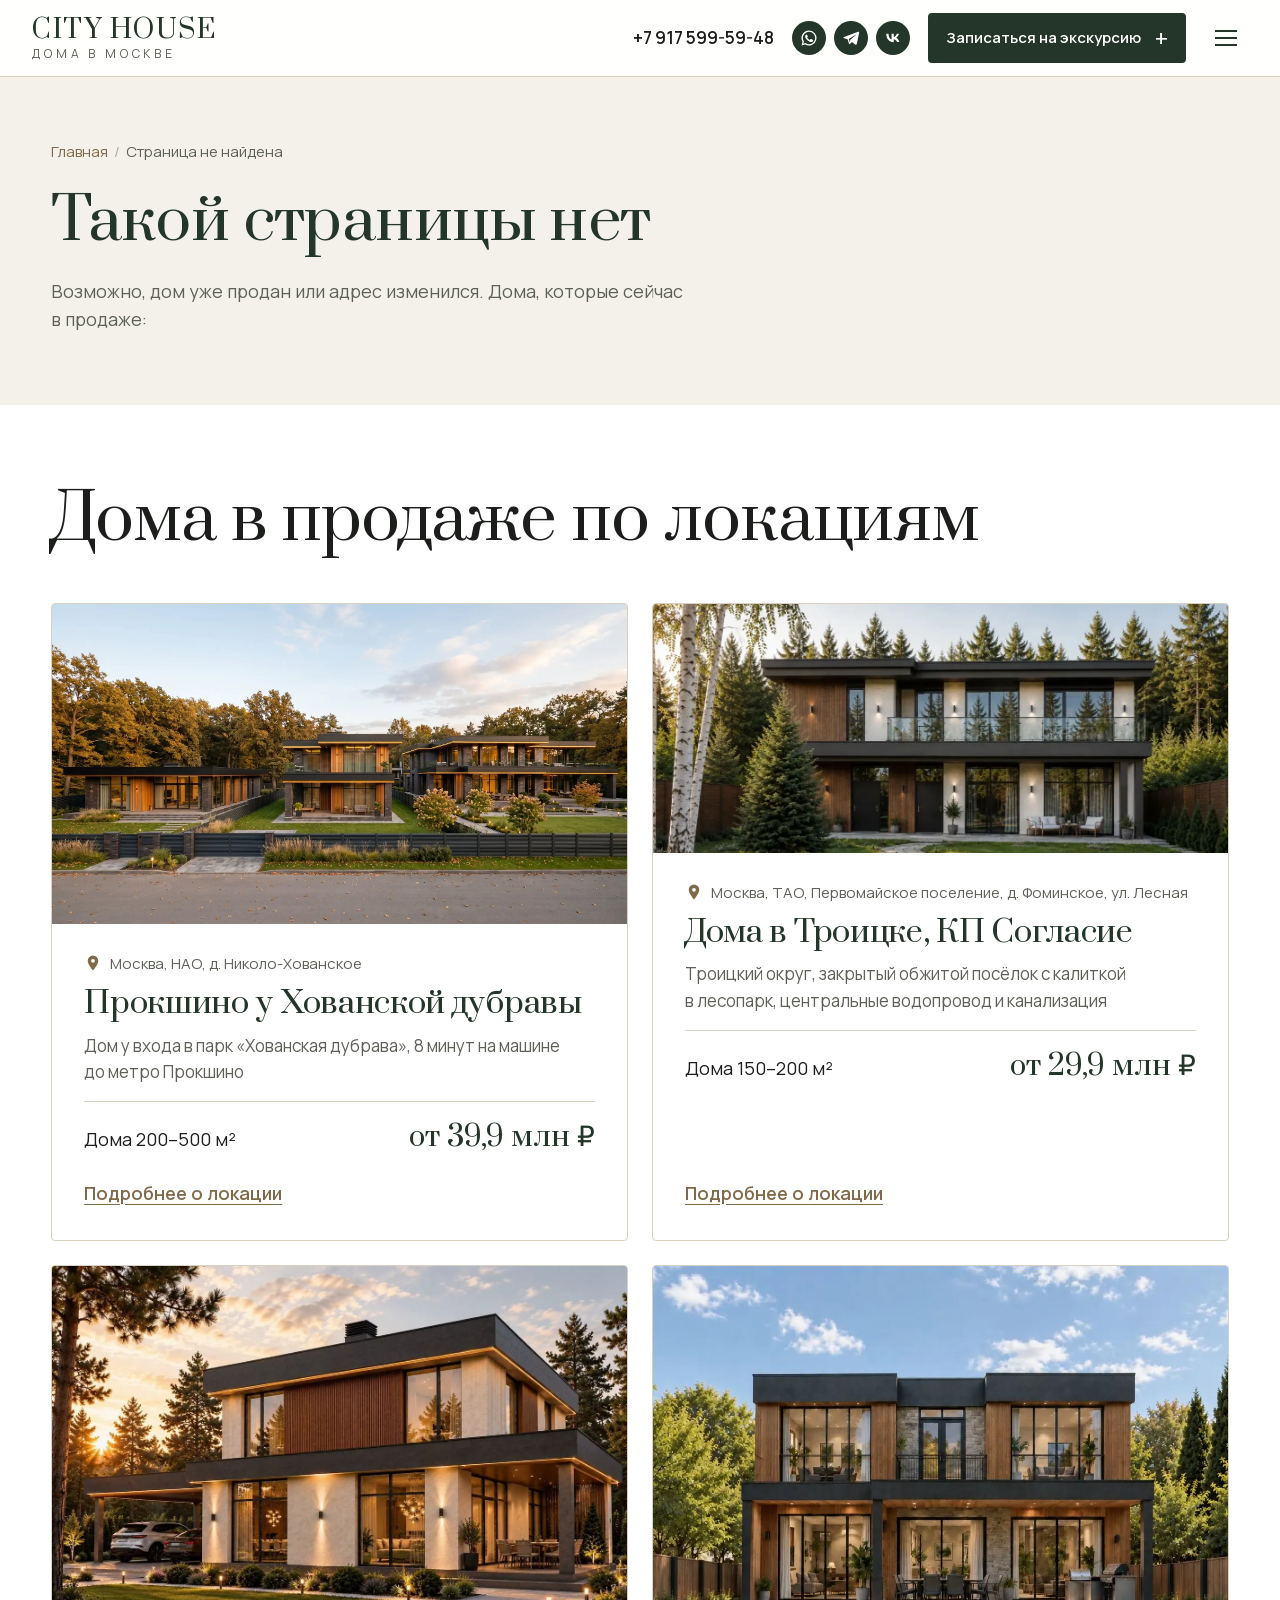
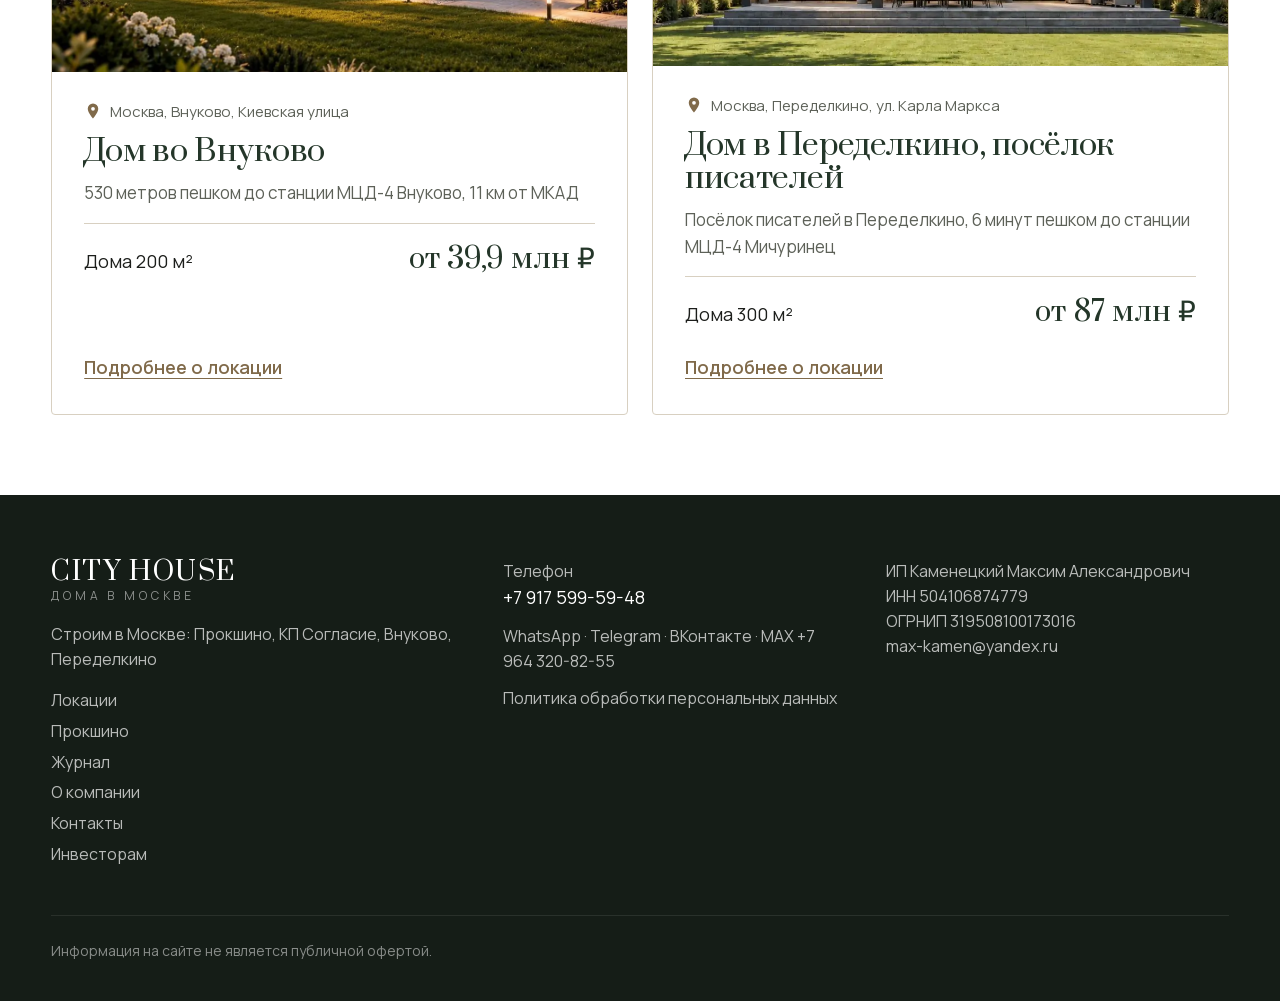
==== 404/index.html @ aed92df4 "Прокшино: правки Макса 28.10 — планировка, сравнение с квартирой" ====
<!doctype html>
<html lang="ru">
<head>
<script>document.documentElement.classList.add('js')</script>
<meta charset="utf-8">
<meta name="viewport" content="width=device-width, initial-scale=1, viewport-fit=cover">
<title>Страница не найдена — дома в продаже в Москве · City House</title>
<meta name="description" content="Такой страницы на сайте City House нет: дом мог быть продан или адрес изменился. Дома в продаже по локациям — Прокшино, Внуково, Переделкино, Согласие.">
<meta name="robots" content="noindex, nofollow">
<link rel="canonical" href="https://city-house.msk.ru/404/">
<meta property="og:type" content="website">
<meta property="og:locale" content="ru_RU">
<meta property="og:site_name" content="City House">
<meta property="og:title" content="Страница не найдена — дома в продаже в Москве · City House">
<meta property="og:description" content="Такой страницы на сайте City House нет: дом мог быть продан или адрес изменился. Дома в продаже по локациям — Прокшино, Внуково, Переделкино, Согласие.">
<meta property="og:url" content="https://city-house.msk.ru/404/">
<meta property="og:image" content="https://city-house.msk.ru/img/tri-doma.jpg">
<meta name="twitter:card" content="summary_large_image">
<link rel="preload" href="/assets/fonts/prata-cyrillic.woff2" as="font" type="font/woff2" crossorigin>
<link rel="preload" href="/assets/fonts/manrope-cyrillic.woff2" as="font" type="font/woff2" crossorigin>
<link rel="stylesheet" href="/assets/site.css?v=5cd4bba5">
<link rel="icon" href="/img/favicon.svg" type="image/svg+xml">
<link rel="icon" href="/img/favicon-180.png" sizes="180x180" type="image/png">
<link rel="apple-touch-icon" href="/img/favicon-180.png">
<script type="application/ld+json">
{
 "@context": "https://schema.org",
 "@graph": [
  {
   "@type": "BreadcrumbList",
   "itemListElement": [
    {
     "@type": "ListItem",
     "position": 1,
     "name": "Главная",
     "item": "https://city-house.msk.ru/"
    },
    {
     "@type": "ListItem",
     "position": 2,
     "name": "Страница не найдена",
     "item": "https://city-house.msk.ru/404/"
    }
   ]
  }
 ]
}
</script>
</head>
<body>

<!-- ШАПКА: общая для всех страниц -->
<header class="site-head">
  <div class="hd">
    <a href="/" class="logo"><b>CITY HOUSE</b><span>Дома в Москве</span></a>
    <nav aria-label="Разделы"><a href="/lokacii/">Локации</a><a href="/prokshino/">Прокшино</a><a href="/zhurnal/">Журнал</a><a href="/o-kompanii/">О компании</a><a href="/kontakty/">Контакты</a></nav>
    <div class="hd-r">
      <a class="tel" href="tel:+79175995948">+7 917 599-59-48</a>
      <div class="msg"><a href="https://wa.me/79643208255" aria-label="WhatsApp" target="_blank" rel="noopener"><svg viewBox="0 0 24 24" aria-hidden="true"><path d="M12 2a10 10 0 0 0-8.6 15.1L2 22l5-1.3A10 10 0 1 0 12 2zm0 18.2c-1.5 0-3-.4-4.2-1.2l-.3-.2-3 .8.8-2.9-.2-.3A8.2 8.2 0 1 1 12 20.2zm4.5-6.1c-.2-.1-1.5-.7-1.7-.8s-.4-.1-.6.1-.6.8-.8 1-.3.2-.5.1a6.7 6.7 0 0 1-3.3-2.9c-.3-.4.3-.4.7-1.4.1-.2 0-.3 0-.4l-.8-1.8c-.2-.5-.4-.4-.6-.4h-.5a1 1 0 0 0-.7.3 3 3 0 0 0-.9 2.2 5.2 5.2 0 0 0 1.1 2.7 11.8 11.8 0 0 0 4.5 4c1.7.7 2.3.8 3.2.6a2.7 2.7 0 0 0 1.8-1.2 2.2 2.2 0 0 0 .1-1.2c0-.1-.2-.2-.5-.3z"/></svg></a><a href="https://t.me/romaluna" aria-label="Telegram" target="_blank" rel="noopener"><svg viewBox="0 0 24 24" aria-hidden="true"><path d="M21.4 3.6 2.9 10.7c-1.3.5-1.2 1.2-.2 1.5l4.7 1.5 1.8 5.6c.2.6.4.8.8.8s.6-.2.9-.5l2.3-2.2 4.8 3.5c.9.5 1.5.2 1.7-.8l3.1-14.8c.3-1.3-.5-1.9-1.4-1.6zM9 13.4l9.3-5.9c.4-.3.8-.1.5.2l-7.9 7.1-.3 3.3z"/></svg></a><a href="https://vk.ru/roma.luno" aria-label="ВКонтакте" target="_blank" rel="noopener"><svg viewBox="0 0 24 24" aria-hidden="true"><path d="M12.8 17.5C6.7 17.5 3.2 13.3 3 6.4h3c.1 5 2.4 7.2 4.1 7.6V6.4H13v4.3c1.7-.2 3.5-2.1 4.1-4.3h2.8c-.5 2.6-2.4 4.6-3.8 5.4 1.4.7 3.6 2.4 4.4 5.6h-3.1c-.7-2.1-2.3-3.7-4.4-3.9v3.9z"/></svg></a></div>
      <a href="#forms" class="btn btn-green">Записаться на экскурсию</a>
      <button type="button" class="burger" aria-label="Меню" aria-expanded="false"><span></span></button>
    </div>
  </div>
</header>

<main>
<section class="phero" id="top"><div class="wrap ph-grid"><div class="ph-txt"><ol class="crumbs" aria-label="Хлебные крошки"><li><a href="/">Главная</a></li><li aria-current="page">Страница не найдена</li></ol><h1>Такой страницы нет</h1><p class="lead">Возможно, дом уже продан или адрес изменился. Дома, которые сейчас в продаже:</p></div></div></section>

<!-- loc_cards -->
<section id="lokacii"><div class="wrap"><div class="sec-head rv"><h2>Дома в продаже по локациям</h2></div><div class="lc-grid"><article class="lc"><div class="lc-img"><picture><source srcset="/img/tri-doma.webp?v=fed5a392" type="image/webp"><img src="/img/tri-doma.jpg?v=bc8e58fc" alt="Три дома City House у Хованской дубравы в Прокшино" width="1920" height="1071" loading="lazy" decoding="async"></picture></div><div class="lc-in"><p class="lc-addr"><svg viewBox="0 0 24 24" aria-hidden="true"><path d="M12 2a7 7 0 0 0-7 7c0 5.2 7 13 7 13s7-7.8 7-13a7 7 0 0 0-7-7zm0 9.5A2.5 2.5 0 1 1 12 6.5a2.5 2.5 0 0 1 0 5z"/></svg>Москва, НАО, д. Николо-Хованское</p><h3>Прокшино у Хованской дубравы</h3><p class="lc-short">Дом у входа в парк «Хованская дубрава», 8 минут на машине до метро Прокшино</p><div class="lc-row"><span>Дома 200–500 м²</span><b>от 39,9 млн ₽</b></div><a class="lc-more" href="/prokshino/">Подробнее о локации</a></div></article><article class="lc"><div class="lc-img"><picture><source srcset="/img/soglasie-200-2.webp?v=ce44874b" type="image/webp"><img src="/img/soglasie-200-2.jpg?v=da4289f7" alt="Дом 200 м² в два этажа в коттеджном посёлке Согласие, визуализация" width="1280" height="555" loading="lazy" decoding="async"></picture></div><div class="lc-in"><p class="lc-addr"><svg viewBox="0 0 24 24" aria-hidden="true"><path d="M12 2a7 7 0 0 0-7 7c0 5.2 7 13 7 13s7-7.8 7-13a7 7 0 0 0-7-7zm0 9.5A2.5 2.5 0 1 1 12 6.5a2.5 2.5 0 0 1 0 5z"/></svg>Москва, ТАО, Первомайское поселение, д. Фоминское, ул. Лесная</p><h3>Дома в Троицке, КП Согласие</h3><p class="lc-short">Троицкий округ, закрытый обжитой посёлок с калиткой в лесопарк, центральные водопровод и канализация</p><div class="lc-row"><span>Дома 150–200 м²</span><b>от 29,9 млн ₽</b></div><a class="lc-more" href="/soglasie/">Подробнее о локации</a></div></article><article class="lc"><div class="lc-img"><picture><source srcset="/img/vnukovo-fasad.webp?v=60bb7ca0" type="image/webp"><img src="/img/vnukovo-fasad.jpg?v=b8ab0342" alt="Дом 200 м² во Внуково вечером, визуализация" width="1280" height="905" loading="lazy" decoding="async"></picture></div><div class="lc-in"><p class="lc-addr"><svg viewBox="0 0 24 24" aria-hidden="true"><path d="M12 2a7 7 0 0 0-7 7c0 5.2 7 13 7 13s7-7.8 7-13a7 7 0 0 0-7-7zm0 9.5A2.5 2.5 0 1 1 12 6.5a2.5 2.5 0 0 1 0 5z"/></svg>Москва, Внуково, Киевская улица</p><h3>Дом во Внуково</h3><p class="lc-short">530 метров пешком до станции МЦД-4 Внуково, 11 км от МКАД</p><div class="lc-row"><span>Дома 200 м²</span><b>от 39,9 млн ₽</b></div><a class="lc-more" href="/vnukovo/">Подробнее о локации</a></div></article><article class="lc"><div class="lc-img"><picture><source srcset="/img/peredelkino-fasad.webp?v=4644b635" type="image/webp"><img src="/img/peredelkino-fasad.jpg?v=6de2b2fa" alt="Дом 300 м² в Переделкино, визуализация" width="1024" height="713" loading="lazy" decoding="async"></picture></div><div class="lc-in"><p class="lc-addr"><svg viewBox="0 0 24 24" aria-hidden="true"><path d="M12 2a7 7 0 0 0-7 7c0 5.2 7 13 7 13s7-7.8 7-13a7 7 0 0 0-7-7zm0 9.5A2.5 2.5 0 1 1 12 6.5a2.5 2.5 0 0 1 0 5z"/></svg>Москва, Переделкино, ул. Карла Маркса</p><h3>Дом в Переделкино, посёлок писателей</h3><p class="lc-short">Посёлок писателей в Переделкино, 6 минут пешком до станции МЦД-4 Мичуринец</p><div class="lc-row"><span>Дома 300 м²</span><b>от 87 млн ₽</b></div><a class="lc-more" href="/peredelkino/">Подробнее о локации</a></div></article></div></div></section>
</main>

<!-- ПОДВАЛ: общий для всех страниц -->
<footer>
  <div class="wrap">
    <div class="ft">
      <div><a href="/" class="logo"><b>CITY HOUSE</b><span>Дома в Москве</span></a><p style="margin-top:20px">Строим в Москве: Прокшино, КП Согласие, Внуково, Переделкино</p><ul class="ft-nav"><li><a href="/lokacii/">Локации</a></li><li><a href="/prokshino/">Прокшино</a></li><li><a href="/zhurnal/">Журнал</a></li><li><a href="/o-kompanii/">О компании</a></li><li><a href="/kontakty/">Контакты</a></li><li><a href="/invest/">Инвесторам</a></li></ul></div>
      <div><p>Телефон</p><a href="tel:+79175995948" class="ft-tel">+7 917 599-59-48</a><p style="margin-top:12px"><a href="https://wa.me/79643208255">WhatsApp</a> · <a href="https://t.me/romaluna">Telegram</a> · <a href="https://vk.ru/roma.luno">ВКонтакте</a> · MAX +7 964 320-82-55</p><p style="margin-top:12px"><a href="/politika/">Политика обработки персональных данных</a></p></div>
      <div><p>ИП Каменецкий Максим Александрович</p><p>ИНН 504106874779</p><p>ОГРНИП 319508100173016</p><p><a href="mailto:max-kamen@yandex.ru">max-kamen@yandex.ru</a></p></div>
    </div>
    <div class="ft-note">Информация на сайте не является публичной офертой.</div>
  </div>
</footer>

<div class="mbar"><a href="#forms">Экскурсия</a><a href="tel:+79175995948">Позвонить</a><a href="https://wa.me/79643208255">WhatsApp</a></div>
<script>window.SITE={base:"/",endpoint:"",ym:""}</script>
<script src="/assets/site.js?v=5cd4bba5" defer></script>
</body>
</html>
---- assets/site.css ----
/* Стили сайта City House. Основа — прототип v3 (prototip-v3/index.html, DESIGN.md): палитра, шрифты, полосы.
   Отличия от прототипа: шрифты локально, <picture> вместо <img> (display:contents), карта — класс .lmap, журнал и страницы хаба — внизу. */
/* Шрифты на своём домене (Google Fonts не тянем): Prata — заголовки, Manrope — текст */
@font-face{font-family:'Prata';font-style:normal;font-weight:400;font-display:swap;src:url(fonts/prata-cyrillic.woff2) format('woff2');unicode-range:U+0301,U+0400-045F,U+0490-0491,U+04B0-04B1,U+2116}
@font-face{font-family:'Prata';font-style:normal;font-weight:400;font-display:swap;src:url(fonts/prata-latin.woff2) format('woff2');unicode-range:U+0000-00FF,U+0131,U+0152-0153,U+02BB-02BC,U+02C6,U+02DA,U+02DC,U+0304,U+0308,U+0329,U+2000-206F,U+20AC,U+2122,U+2191,U+2193,U+2212,U+2215,U+FEFF,U+FFFD}
@font-face{font-family:'Manrope';font-style:normal;font-weight:400 700;font-display:swap;src:url(fonts/manrope-cyrillic.woff2) format('woff2');unicode-range:U+0301,U+0400-045F,U+0490-0491,U+04B0-04B1,U+2116}
@font-face{font-family:'Manrope';font-style:normal;font-weight:400 700;font-display:swap;src:url(fonts/manrope-latin-ext.woff2) format('woff2');unicode-range:U+0100-02BA,U+02BD-02C5,U+02C7-02CC,U+02CE-02D7,U+02DD-02FF,U+0304,U+0308,U+0329,U+1D00-1DBF,U+1E00-1E9F,U+1EF2-1EFF,U+2020,U+20A0-20AB,U+20AD-20C4,U+2113,U+2C60-2C7F,U+A720-A7FF}
@font-face{font-family:'Manrope';font-style:normal;font-weight:400 700;font-display:swap;src:url(fonts/manrope-latin.woff2) format('woff2');unicode-range:U+0000-00FF,U+0131,U+0152-0153,U+02BB-02BC,U+02C6,U+02DA,U+02DC,U+0304,U+0308,U+0329,U+2000-206F,U+20AC,U+2122,U+2191,U+2193,U+2212,U+2215,U+FEFF,U+FFFD}
:root{
  --green:#243629;--green-2:#2f4535;--sand:#c3ad8b;--sand-d:#806a4a;--paper:#f4f1ea;--paper-2:#ebe6dc;
  --ink:#1c1e1b;--muted:#5d6158;--line:#d8d0c1;--white:#fff;
  --serif:'Prata',Georgia,serif;--sans:'Manrope',system-ui,-apple-system,sans-serif;
  --r:4px;--wrap:1680px;--gut:clamp(32px,4vw,72px);
}
*{box-sizing:border-box;margin:0;padding:0}
html{scroll-behavior:smooth;scroll-padding-top:84px}
body{font-family:var(--sans);color:var(--ink);background:var(--white);font-size:18px;line-height:1.55;-webkit-font-smoothing:antialiased}
img{display:block;max-width:100%;height:auto}
a{color:inherit;text-decoration:none}
button{font:inherit;cursor:pointer;border:0;background:none;color:inherit}
.wrap{max-width:var(--wrap);margin:0 auto;padding:0 var(--gut)}
h1,h2,h3{font-family:var(--serif);font-weight:400;line-height:1.08;letter-spacing:-.01em}
h2{font-size:clamp(36px,5vw,64px)}
h3{font-size:clamp(24px,2.4vw,32px)}
.eyebrow{font-size:15px;letter-spacing:.14em;text-transform:uppercase;color:var(--sand-d);font-weight:600;margin-bottom:18px}
.lead{font-size:clamp(18px,1.4vw,22px);color:var(--muted);max-width:620px}
section{padding:80px 0}
.btn{display:inline-flex;align-items:center;gap:14px;padding:18px 26px;border-radius:var(--r);font-weight:600;font-size:16px;transition:background .25s,color .25s,transform .25s}
.btn::after{content:"+";font-weight:300;font-size:24px;line-height:0}
.btn-sand{background:var(--sand-d);color:var(--white)}
.btn-sand:hover{background:#6c5a3e}
.btn-green{background:var(--green);color:var(--white)}
.btn-green:hover{background:var(--green-2)}
.btn-ghost{border:1px solid rgba(255,255,255,.5);color:var(--white)}
.btn-ghost:hover{background:rgba(255,255,255,.12)}

/* шапка */
header{position:fixed;inset:0 0 auto;z-index:50;background:rgba(255,255,255,.94);backdrop-filter:blur(10px);-webkit-backdrop-filter:blur(10px);border-bottom:1px solid var(--line)}
.hd{display:flex;align-items:center;gap:28px;height:76px;max-width:var(--wrap);margin:0 auto;padding:0 var(--gut)}
.logo{display:flex;flex-direction:column;line-height:1;white-space:nowrap}
.logo b{font-family:var(--serif);font-weight:400;font-size:26px;letter-spacing:.06em;color:var(--green)}
.logo span{font-size:12px;letter-spacing:.32em;text-transform:uppercase;color:var(--muted);margin-top:5px}
nav{display:flex;gap:22px;margin-left:12px;font-size:17px;white-space:nowrap}
nav a{color:var(--ink);opacity:.85}
nav a:hover{opacity:1;color:var(--sand-d)}
.hd-r{margin-left:auto;display:flex;align-items:center;gap:18px}
.tel{font-weight:600;font-size:17px;white-space:nowrap}
.msg{display:flex;gap:8px}
.msg a{width:36px;height:36px;border-radius:50%;background:var(--green);display:grid;place-items:center}
.msg a:hover{background:var(--sand-d)}
.msg svg{width:18px;height:18px;fill:#fff}
.hd .btn{padding:13px 20px;font-size:17px;white-space:nowrap}

/* hero */
.hero{padding:76px 0 0;background:var(--white)}
.hh{position:relative;margin:0 max(16px,calc((100vw - var(--wrap))/2 + 16px));height:clamp(600px,calc(100vh - 92px),1000px);border-radius:var(--r);overflow:hidden;color:#fff;background:#1b2a20}
.hh img{position:absolute;inset:0;width:100%;height:100%;object-fit:cover;object-position:50% 55%;transform:scale(1.06);animation:heroIn 2.2s cubic-bezier(.2,.7,.2,1) forwards}
.hh::after{content:"";position:absolute;inset:0;background:radial-gradient(ellipse 75% 55% at 22% 22%,rgba(8,14,10,.62),rgba(8,14,10,0) 70%),linear-gradient(180deg,rgba(10,16,12,.6) 0%,rgba(10,16,12,.15) 35%,rgba(10,16,12,.35) 58%,rgba(10,16,12,.85) 100%)}
.hh-c{position:relative;z-index:2;height:100%;display:flex;flex-direction:column;justify-content:space-between;padding:clamp(40px,6vh,80px) clamp(24px,6vw,120px) clamp(32px,5vh,64px)}
.hh h1{font-size:clamp(48px,6vw,104px);line-height:1.02;max-width:11.5em;text-wrap:balance;text-shadow:0 1px 3px rgba(0,0,0,.35),0 4px 36px rgba(0,0,0,.5)}
.hh-bot{display:flex;justify-content:space-between;align-items:flex-end;gap:48px}
.hh-utp{list-style:none;min-width:min(440px,100%)}
.hh-utp li{display:flex;align-items:center;gap:16px;padding:16px 0;border-bottom:1px solid rgba(255,255,255,.55);font-size:clamp(18px,1.4vw,24px);font-weight:500}
.hh-utp li{text-shadow:0 1px 12px rgba(0,0,0,.45)}
.hh-utp svg{width:26px;height:26px;fill:currentColor;flex:none}
.hh-r{max-width:500px}
.hh-r p{font-size:clamp(18px,1.4vw,24px);line-height:1.35;margin-bottom:14px}
.hh-price{font-family:var(--serif);font-size:clamp(32px,2.6vw,44px);margin-bottom:22px}
.hh-btns{display:flex;align-items:center;gap:24px;flex-wrap:wrap}
.hh-btns .btn{padding:20px 28px;font-size:17px}
.hh-link{color:#fff;text-decoration:underline;text-underline-offset:5px;font-size:17px;opacity:.9}

/* цифры в фигурах */
.shapes{display:grid;grid-template-columns:repeat(4,1fr);gap:24px;margin-top:64px}
.shape{position:relative;aspect-ratio:.9;display:flex;flex-direction:column;justify-content:center;padding:0 12%}
.shape svg.f{position:absolute;inset:0;width:100%;height:100%;overflow:visible}
.shape svg.f path,.shape svg.f ellipse{fill:none;stroke:var(--sand);stroke-width:1.2;vector-effect:non-scaling-stroke}
.shape .n{position:relative;font-family:var(--sans);font-weight:500;font-size:clamp(56px,6vw,92px);line-height:1;letter-spacing:-.04em}
.shape .n small{font-size:.4em;letter-spacing:0;margin-left:6px}
.shape p{position:relative;margin-top:12px;font-size:16px;max-width:220px}
.shapes-note{margin-top:40px;color:var(--muted);font-size:17px}
.near{margin-top:72px}.near h3{font-size:clamp(28px,2.6vw,44px);margin-bottom:28px}
.near-g{display:grid;grid-template-columns:repeat(4,1fr);border-top:1px solid var(--line)}
.near-g>div{padding:28px 24px 8px 0;border-right:1px solid var(--line);margin-right:24px}
.near-g>div:last-child{border-right:0;margin-right:0}
.near-g b{display:block;font-weight:500;font-size:clamp(48px,4.4vw,72px);line-height:1;letter-spacing:-.03em;color:var(--green)}
.near-g b small{font-size:.38em;margin-left:6px;letter-spacing:0}
.near-g span{display:block;font-size:20px;font-weight:600;margin:12px 0 8px}
.near-g p{font-size:17px;color:var(--muted);max-width:300px}
@media (max-width:900px){.near-g{grid-template-columns:1fr 1fr;gap:0}.near-g>div{border-right:0;margin-right:0;border-bottom:1px solid var(--line);padding-bottom:24px}}

/* карта */
.map{background:var(--paper);border-radius:var(--r);display:grid;grid-template-columns:1fr 1.15fr;overflow:hidden}
.map-txt{padding:72px 56px}
.map-txt h2{margin-bottom:24px}
.trip{display:grid;grid-template-columns:1fr 1fr;gap:36px 28px;margin-top:56px}
.trip div{display:flex;gap:16px;align-items:flex-start}
.trip svg{width:44px;height:44px;flex:none;stroke:var(--sand-d);fill:none;stroke-width:1.4}
.trip b{display:block;font-weight:500;font-size:44px;line-height:1;letter-spacing:-.03em}
.trip b small{font-size:20px;margin-left:4px}
.trip span{font-size:17px;color:var(--muted)}
.map-svg{position:relative;min-height:520px}
.map-svg svg{position:absolute;inset:0;width:100%;height:100%}
.map-svg .road{fill:none;stroke:var(--line);stroke-width:2}
.map-svg .road.main{stroke:var(--sand);stroke-width:5;stroke-linecap:round}
.map-svg text{font-family:var(--sans);font-size:17px;fill:var(--ink)}
.map-svg .lbl{font-size:14px;fill:var(--muted);letter-spacing:.06em}
.draw{stroke-dasharray:1400;stroke-dashoffset:1400;transition:stroke-dashoffset 2.4s cubic-bezier(.4,.2,.2,1)}
.in .draw,.draw.in{stroke-dashoffset:0}

/* природа */
.nature{position:relative;color:#fff;padding:0;height:clamp(620px,100vh,860px);overflow:hidden;display:flex;align-items:stretch}
.nature>img{position:absolute;inset:0;width:100%;height:100%;object-fit:cover}
.nature::before{content:"";position:absolute;inset:0;background:linear-gradient(180deg,rgba(18,26,20,.62) 0,rgba(18,26,20,.15) 45%,rgba(18,26,20,.7) 100%);z-index:1}
.nature .wrap{position:relative;z-index:2;display:flex;flex-direction:column;justify-content:space-between;padding-top:110px;padding-bottom:72px;width:100%}
.nature h2{font-family:var(--sans);font-weight:500;letter-spacing:-.03em;margin-bottom:20px}
.nature .lead{color:#fff;font-size:clamp(19px,2vw,26px);max-width:760px;margin-bottom:32px}
.chips{display:flex;gap:12px;flex-wrap:wrap;margin-top:22px}
.chip{border:1px solid rgba(255,255,255,.45);background:rgba(20,22,20,.35);backdrop-filter:blur(6px);padding:12px 20px;border-radius:6px;font-size:17px}
.nature-bottom p{max-width:640px;font-size:19px}

.oak{display:grid;grid-template-columns:1fr 1fr;gap:72px;align-items:center}
.oak-facts{margin-top:40px;border-top:1px solid var(--line)}
.oak-facts div{display:grid;grid-template-columns:150px 1fr;gap:20px;padding:20px 0;border-bottom:1px solid var(--line)}
.oak-facts b{font-family:var(--serif);font-weight:400;font-size:30px;color:var(--green);line-height:1.1}
.oak-photos{display:grid;grid-template-columns:1fr 1fr;gap:16px;align-items:start}
.oak-photos figure{position:relative}
.oak-photos img{border-radius:var(--r);width:100%;aspect-ratio:3/4.4;object-fit:cover}
.oak-photos figcaption{font-size:15px;color:var(--muted);margin-top:10px}

/* конфигуратор */
.cfg{background:var(--green);color:#fff}
.cfg .eyebrow{color:var(--sand)}
.cfg .lead{color:rgba(255,255,255,.75)}
.cfg{padding:64px 0 96px}.cfg-top{display:flex;justify-content:space-between;align-items:center;gap:40px;flex-wrap:wrap;margin-bottom:28px}.cfg-top h2{font-size:clamp(32px,2.9vw,52px)}
.types{display:flex;gap:8px;flex-wrap:wrap}
.types button{padding:14px 24px;border:1px solid rgba(255,255,255,.3);border-radius:var(--r);font-size:17px;transition:.2s}
.types button b{display:block;font-family:var(--serif);font-weight:400;font-size:26px;line-height:1.1}
.types button span{font-size:17px;opacity:.8}
.types button:hover{border-color:var(--sand)}
.types button.on{background:var(--sand);border-color:var(--sand);color:var(--green)}
.cfg-body{display:grid;grid-template-columns:minmax(0,1.2fr) minmax(0,1fr);gap:24px;align-items:stretch}
.plot-wrap{background:#1b2a20;border-radius:var(--r);padding:16px;position:relative}
.plot-wrap svg{width:100%;height:auto;max-height:calc(100vh - 290px);display:block}
.plot-hint{position:absolute;left:28px;top:24px;font-size:16px;color:rgba(255,255,255,.7);pointer-events:none}
.plot{cursor:pointer}
.plot rect.p{fill:#3c5a42;stroke:rgba(255,255,255,.35);stroke-width:1.5;transition:fill .3s}
.plot:hover rect.p{fill:#476b4e}
.plot.on rect.p{fill:#557a5b;stroke:var(--sand);stroke-width:3}
.plot text{fill:#fff;font-family:var(--sans);font-size:20px;font-weight:600}
.plot text.s{font-size:16px;font-weight:400;opacity:.75}
#house{transition:transform .7s cubic-bezier(.2,.8,.2,1),opacity .4s}
#house .hs{fill:#efe8da;stroke:var(--green);stroke-width:2}
#house .roof{fill:#2b2b2b}
#house .ter{fill:#b58b5c;opacity:.9}
#house .park{fill:#9a9a92}
#house text{font-family:var(--sans);font-size:15px;fill:var(--green);font-weight:700}
.card{background:var(--paper);color:var(--ink);border-radius:var(--r);overflow:hidden;display:flex;flex-direction:column}
.card-img{position:relative;flex:1 1 200px;min-height:180px;overflow:hidden;background:#cfc7b8}
.card-img img{position:absolute;inset:0;width:100%;height:100%;object-fit:cover;transition:opacity .4s}
.card-in{padding:24px 28px 26px;display:flex;flex-direction:column;gap:14px;flex:none}
.card h3{color:var(--green)}
.c-row{display:flex;justify-content:space-between;align-items:flex-end;gap:16px;flex-wrap:wrap}.c-row .price{white-space:nowrap}
.price{font-family:var(--serif);font-size:36px;color:var(--green);line-height:1}
.price small{font-family:var(--sans);font-size:16px;color:var(--muted);margin-left:8px}
.specs{display:grid;grid-template-columns:repeat(4,1fr);gap:10px 18px;font-size:18px}
.specs div{border-top:1px solid var(--line);padding-top:8px}
.specs span{display:block;font-size:15px;color:var(--muted);text-transform:uppercase;letter-spacing:.08em}
.plans{display:flex;gap:10px}
.plans a{flex:1;border:1px solid var(--line);border-radius:var(--r);padding:10px;font-size:15px;text-align:center;background:#fff}
.plans a img{margin:0 auto 6px;height:110px;object-fit:contain}
.plans .ask{display:flex;align-items:center;justify-content:center;min-height:60px;color:var(--muted)}
.inprice{font-size:16px;color:var(--muted)}
.card .btn{align-self:flex-start}

/* архитектура */
.gal-head{display:flex;justify-content:space-between;align-items:flex-end;gap:32px;margin-bottom:48px}
.gal-nav{display:flex;gap:8px}
.gal-nav button{width:54px;height:54px;border:1px solid var(--line);border-radius:var(--r);font-size:22px}
.gal-nav button:hover{background:var(--paper)}
.gal{display:flex;gap:20px;overflow-x:auto;scroll-snap-type:x mandatory;padding:0 max(var(--gut),calc((100vw - var(--wrap))/2 + var(--gut))) 8px;scrollbar-width:none}
.gal::-webkit-scrollbar{display:none}
.slide{flex:0 0 min(440px,80vw);scroll-snap-align:start;position:relative;border-radius:var(--r);overflow:hidden;color:#fff}
.slide.wide{flex-basis:min(820px,88vw)}
.ax{position:relative;margin:36px max(16px,calc((100vw - var(--wrap))/2 + var(--gut)/2));height:min(86vh,860px);min-height:520px;border-radius:var(--r);overflow:hidden;background:#1b2a20;color:#fff}
.ax-s{position:absolute;inset:0;opacity:0;transition:opacity 1.1s ease}
.ax-s.on{opacity:1;z-index:1}
.ax-s img{width:100%;height:100%;object-fit:cover;transform:scale(1.08);transition:transform 7.5s ease-out}
.ax-s.on img{transform:scale(1)}
.ax-s::after{content:"";position:absolute;inset:35% 0 0;background:linear-gradient(transparent,rgba(12,18,14,.72))}
.ax-t{position:absolute;left:clamp(20px,9vw,180px);bottom:120px;max-width:660px;z-index:2}
.ax-t h3{font-size:clamp(44px,6.2vw,100px);line-height:1;margin-bottom:22px;opacity:0;transform:translateY(28px);transition:opacity .9s .35s,transform .9s .35s}
.ax-t p{font-size:clamp(16px,1.35vw,20px);opacity:0;transform:translateY(20px);transition:opacity .9s .55s,transform .9s .55s}
.ax-s.on .ax-t h3{opacity:1;transform:none}
.ax-s.on .ax-t p{opacity:.94;transform:none}
.ax-a{position:absolute;top:50%;z-index:3;width:64px;height:64px;margin-top:-32px;border-radius:var(--r);background:rgba(255,255,255,.22);backdrop-filter:blur(6px);color:#fff;font-size:34px;line-height:1;transition:background .2s}
.ax-a:hover{background:rgba(255,255,255,.38)}
.ax-prev{left:32px}.ax-next{right:32px}
.ax-bars{position:absolute;left:clamp(20px,9vw,180px);right:clamp(20px,9vw,180px);bottom:48px;z-index:3;display:flex;gap:14px;max-width:820px}
.ax-bars button{flex:1;height:18px;padding:8px 0;background:none}
.ax-bars i{display:block;height:2px;background:rgba(255,255,255,.35);position:relative;overflow:hidden}
.ax-bars i::after{content:"";position:absolute;inset:0;background:#fff;transform:scaleX(0);transform-origin:left}
.ax-bars .past i::after{transform:scaleX(1)}
.ax-bars .on i::after{animation:axbar 6.5s linear forwards}
@keyframes axbar{to{transform:scaleX(1)}}
/* слайд Bonolit: стена в разрезе, слои разъезжаются при показе (build.py bonolit_svg) */
.ax-tech{position:absolute;z-index:2;right:clamp(20px,8vw,140px);top:50%;width:min(380px,30vw);transform:translateY(-50%);padding:22px 24px 20px;border:1px solid rgba(255,255,255,.2);border-radius:var(--r);background:rgba(14,21,17,.58);backdrop-filter:blur(10px);opacity:0;transition:opacity .9s .5s}
.ax-s.on .ax-tech{opacity:1}
.ax-tk{display:block;font-size:12px;letter-spacing:.16em;text-transform:uppercase;color:var(--sand);margin-bottom:6px}
.ax-tech svg{display:block;width:100%;height:auto;overflow:visible}
.ax-tech polygon,.ax-tech polyline{stroke-linejoin:round}
.ax-tech .ly{transform:translate(var(--dx),var(--dy));transition:transform 1.4s .7s cubic-bezier(.2,.7,.2,1)}
.ax-s.on .ax-tech .ly{transform:none}
.ax-tech .gb.f{fill:#e4e0d8}.ax-tech .gb.t{fill:#f3f0ea}.ax-tech .gb.e{fill:#c9c4ba}
.ax-tech .ut.f{fill:#cdb57d}.ax-tech .ut.t{fill:#e0cc98}.ax-tech .ut.e{fill:#b39b63}
.ax-tech .fac.f{fill:#3b3532}.ax-tech .fac.t{fill:#58504b}.ax-tech .fac.e{fill:#2b2624}
.ax-tech .f,.ax-tech .t,.ax-tech .e{stroke:rgba(255,255,255,.75);stroke-width:.8}
.ax-tech .sm{fill:none;stroke:#aaa497;stroke-width:.7}
.ax-tech .pore{fill:#b3ada2}
.ax-tech .wl{fill:none;stroke:#a88f57;stroke-width:.8}
.ax-tech .mt{fill:none;stroke:#7a706a;stroke-width:.7}
.ax-tech .gd{fill:none;stroke:var(--sand);stroke-width:.8;stroke-dasharray:3 4;opacity:.8}
.ax-tech .wm{fill:var(--green);stroke:var(--sand);stroke-width:1}
.ax-tech .wmt{fill:#fff;font-family:var(--sans);font-size:15px;font-weight:600;text-anchor:middle}
.ax-tech ol{list-style:none;margin:10px 0 0;padding:0;font-size:14px;line-height:1.35}
.ax-tech li{display:flex;gap:10px;padding:7px 0;border-top:1px solid rgba(255,255,255,.14)}
.ax-tech li b{flex:none;width:20px;height:20px;border:1px solid var(--sand);border-radius:50%;font-size:11px;line-height:18px;text-align:center;color:var(--sand)}
@media(max-width:900px){.ax-tech{top:20px;right:16px;width:52vw;max-width:260px;transform:none;padding:12px 14px}.ax-tech ol{font-size:13px;margin-top:4px}.ax-tech li{gap:6px;padding:3px 0}.ax-tech li b{width:15px;height:15px;font-size:9px;line-height:13px}}
@media(max-width:700px){.ax{height:78vh;min-height:480px}.ax-t{bottom:92px;right:20px}.ax-a{display:none}.ax-bars{bottom:36px;gap:8px}}
@media(prefers-reduced-motion:reduce){.ax-s img,.ax-t h3,.ax-t p,.ax-tech,.ax-tech .ly{transition:none}}
.slide img{width:100%;height:580px;object-fit:cover}
.slide::after{content:"";position:absolute;inset:40% 0 0;background:linear-gradient(transparent,rgba(15,18,15,.78))}
.slide div{position:absolute;left:28px;right:28px;bottom:26px;z-index:2}
.slide h3{font-size:30px;margin-bottom:8px}
.slide p{font-size:17px;opacity:.92}

.kit{display:grid;grid-template-columns:1fr 1fr;gap:0;margin-top:96px;border:1px solid var(--line);border-radius:var(--r);overflow:hidden}
.kit>div{padding:44px}
.kit>div+div{background:var(--paper);border-left:1px solid var(--line)}
.kit h3{margin-bottom:6px;color:var(--green)}
.kit .sub{color:var(--muted);font-size:17px;margin-bottom:24px}
.kit ul{list-style:none}
.kit li{padding:13px 0 13px 34px;border-top:1px solid var(--line);position:relative;font-size:16px}
.kit li::before{content:"";position:absolute;left:4px;top:19px;width:14px;height:8px;border-left:2px solid var(--green);border-bottom:2px solid var(--green);transform:rotate(-45deg)}
.kit .opt li::before{border:0;width:12px;height:12px;border:1.5px solid var(--sand-d);border-radius:50%;transform:none;top:18px}
.kit li span{display:block;font-size:16px;color:var(--muted)}

/* надёжность */
.rel-head{display:grid;grid-template-columns:1fr 1fr;gap:56px;align-items:end;margin-bottom:56px}
.kids-head{display:grid;grid-template-columns:1fr 1fr;gap:72px;align-items:end;margin-bottom:40px}.kids-ph{display:grid;grid-template-columns:1.35fr 1fr .75fr;gap:16px;align-items:start}.kids-ph img{border-radius:var(--r);width:100%;height:440px;object-fit:cover}.kids-ph figcaption{font-size:15px;color:var(--muted);margin-top:10px}
@media (max-width:900px){.kids-head,.kids-ph{grid-template-columns:1fr;gap:16px}.kids-ph img{height:auto;aspect-ratio:4/3}}
.oak-j{margin-top:20px;font-size:16px}.oak-j a{color:var(--sand-d);text-decoration:underline;text-underline-offset:4px}.oak-j a:hover{color:var(--ink)}
.acc{border-top:1px solid var(--line)}
.acc-i{border-bottom:1px solid var(--line);position:relative;overflow:hidden}
.acc-h{display:grid;grid-template-columns:80px 1fr 1.2fr 40px;gap:20px;align-items:center;width:100%;text-align:left;padding:28px 24px;position:relative;z-index:2}
.acc-h .no{color:var(--muted)}
.acc-h b{font-weight:700;text-transform:uppercase;letter-spacing:.04em;font-size:16px}
.acc-h .pm{font-size:34px;font-weight:300;line-height:1;text-align:right;transition:transform .3s}
.acc-b{display:grid;grid-template-rows:0fr;transition:grid-template-rows .6s cubic-bezier(.2,.7,.2,1)}
.acc-b>p{overflow:hidden;min-height:0}
.acc-b p{position:relative;z-index:2;padding:0 24px 0 calc(50% + 20px);font-size:clamp(18px,1.8vw,24px);line-height:1.4;color:#fff}
.acc-i img{position:absolute;inset:0;width:100%;height:100%;object-fit:cover;opacity:0;transition:opacity .5s}
.acc-i.open img{opacity:1}
.acc-i.open::after{content:"";position:absolute;inset:0;background:linear-gradient(90deg,rgba(15,22,17,.55),rgba(15,22,17,.75));z-index:1}
.acc-i.open .acc-h{color:#fff}
.acc-i.open .acc-h .no{color:rgba(255,255,255,.75)}
.acc-i.open .pm{transform:rotate(45deg)}
.acc-i.open .acc-b{grid-template-rows:1fr}
.acc-i.open .acc-b>p{padding-bottom:180px}

/* оплата */
.pay{background:var(--paper)}
.steps{display:grid;grid-template-columns:1.4fr repeat(4,1fr);gap:4px;margin:56px 0 88px}
.step{background:#fff;padding:28px 22px;min-height:220px;display:flex;flex-direction:column;gap:12px}
.step:first-child{background:var(--green);color:#fff}
.step b{font-family:var(--serif);font-weight:400;font-size:40px;line-height:1}
.step:first-child b{font-size:52px;color:var(--sand)}
.step span{font-size:14px;text-transform:uppercase;letter-spacing:.1em;color:var(--sand-d);font-weight:600}
.step p{font-size:17px}
.steps-cap{display:grid;grid-template-columns:1.4fr 4fr;gap:4px;margin-top:-84px;margin-bottom:88px;font-size:16px;color:var(--muted)}
.steps-cap div{padding-top:12px;border-top:2px solid var(--green)}
.steps-cap div+div{border-color:var(--sand)}
.calc{display:grid;grid-template-columns:1fr 1fr;gap:0;background:#fff;border-radius:var(--r);overflow:hidden}
.calc-l{padding:44px}
.calc-r{padding:44px;background:var(--green);color:#fff;display:flex;flex-direction:column;gap:22px}
.calc h3{margin-bottom:28px;color:var(--green)}
.fld{margin-bottom:26px}
.fld label,.fld .fl-l{display:flex;justify-content:space-between;font-size:16px;color:var(--muted);margin-bottom:10px}
.fld label b{color:var(--ink);font-size:16px}
.seg{display:flex;gap:6px;flex-wrap:wrap}
.seg button{padding:10px 14px;border:1px solid var(--line);border-radius:var(--r);font-size:16px}
.seg button.on{background:var(--green);color:#fff;border-color:var(--green)}
input[type=range]{width:100%;accent-color:var(--green)}
.calc-r .big{font-family:var(--serif);font-size:52px;line-height:1;color:var(--sand)}
.calc-r .row{display:flex;justify-content:space-between;border-top:1px solid rgba(255,255,255,.18);padding-top:14px;font-size:17px}
.calc-r .row span{opacity:.75}
.calc-r small{opacity:.65;font-size:15px}
.banks{margin-top:72px}
.banks-row{display:grid;grid-template-columns:repeat(5,1fr);gap:4px;margin-top:22px}
.bank{background:#fff;height:110px;display:grid;place-items:center;font-weight:700;font-size:26px;letter-spacing:-.01em}

/* документы */
.docs{display:grid;grid-template-columns:1fr 1.25fr;gap:72px;align-items:start}
.doc-grid{display:grid;grid-template-columns:1fr 1fr;border:1px solid var(--line);border-radius:var(--r)}
.doc{padding:30px;border-bottom:1px solid var(--line)}
.doc:nth-child(odd){border-right:1px solid var(--line)}
.doc:nth-last-child(-n+2){border-bottom:0}
.doc .no{font-size:16px;color:var(--sand-d)}
.doc svg{width:22px;height:26px;margin:16px 0;stroke:var(--ink);fill:none;stroke-width:1.4}
.doc b{display:block;font-size:17px;margin-bottom:12px}
.doc a{font-size:15px;letter-spacing:.1em;text-transform:uppercase;color:var(--sand-d);font-weight:600}
.doc-grid.list{grid-template-columns:1fr}
.doc-grid.list .doc{display:grid;grid-template-columns:28px 22px 1fr auto;align-items:center;gap:20px;padding:28px 30px;border-right:0;border-bottom:1px solid var(--line)}
.doc-grid.list .doc:last-child{border-bottom:0}
.doc-grid.list .doc svg,.doc-grid.list .doc b{margin:0}
@media (max-width:600px){.doc-grid.list .doc{grid-template-columns:28px 1fr;gap:6px 14px}.doc-grid.list .doc svg{display:none}.doc-grid.list .doc a{grid-column:2}}
.oak-claim{font-family:var(--serif);font-size:clamp(30px,3.2vw,44px);line-height:1.12;color:var(--sand-d);margin-top:24px;max-width:560px}

/* кварталы */
.proj{background:var(--green);color:#fff}
.proj .eyebrow{color:var(--sand)}
.proj .lead{color:rgba(255,255,255,.75)}
.proj-head{display:grid;grid-template-columns:1fr 1fr;gap:56px;align-items:end}
.proj-num{display:grid;grid-template-columns:repeat(3,1fr);gap:24px;margin:64px 0;border-top:1px solid rgba(255,255,255,.2);padding-top:36px}
.proj-num b{font-family:var(--serif);font-weight:400;font-size:64px;color:var(--sand);line-height:1;display:block}
.proj-num span{opacity:.8}
.timeline{display:grid;grid-template-columns:repeat(4,1fr);gap:2px}
.tl{background:rgba(255,255,255,.06);padding:24px 22px}
.tl b{font-family:var(--serif);font-weight:400;font-size:24px;display:block;margin-bottom:6px}
.tl span{font-size:16px;opacity:.75}
a.tl,button.tl{display:block;color:inherit;font:inherit;text-align:left;border:0;cursor:pointer;transition:background .2s}
a.tl:hover,button.tl:hover{background:rgba(255,255,255,.12)}
.tl.now{background:var(--sand);color:var(--green)}
.tl.now span{opacity:1}

/* заявки */
.forms{display:grid;grid-template-columns:1fr 1fr;gap:20px}
.form{position:relative;color:#fff;border-radius:var(--r);overflow:hidden;min-height:640px;display:flex}
.form img{position:absolute;inset:0;width:100%;height:100%;object-fit:cover}
.form::before{content:"";position:absolute;inset:0;background:linear-gradient(180deg,rgba(14,20,16,.78),rgba(14,20,16,.55) 50%,rgba(14,20,16,.85));z-index:1}
.form-in{position:relative;z-index:2;padding:48px;display:flex;flex-direction:column;width:100%}
.form h3{font-size:clamp(28px,3vw,42px);margin-bottom:14px}
.form p{opacity:.88;margin-bottom:28px;max-width:440px}
.form form{margin-top:auto;display:grid;gap:12px}
.form input[type=text],.form input[type=tel]{width:100%;padding:17px 18px;border-radius:var(--r);border:1px solid rgba(255,255,255,.35);background:rgba(255,255,255,.1);color:#fff;font:inherit;font-size:16px}
.form input::placeholder{color:rgba(255,255,255,.7)}
.form .agree{font-size:14px;opacity:.7;display:flex;gap:8px;align-items:flex-start}
.form .btn{justify-content:center}
.done{display:none;font-family:var(--serif);font-size:26px;margin-top:auto}
.form.sent form{display:none}
.form.sent .done{display:block}

/* FAQ */
.faq{display:grid;grid-template-columns:1fr 1.6fr;gap:72px}
details{border-top:1px solid var(--line)}
details:last-child{border-bottom:1px solid var(--line)}
summary{list-style:none;cursor:pointer;padding:24px 50px 24px 0;font-size:19px;font-weight:600;position:relative}
summary::-webkit-details-marker{display:none}
summary::after{content:"+";position:absolute;right:6px;top:16px;font-size:32px;font-weight:300;transition:transform .3s}
details[open] summary::after{transform:rotate(45deg)}
details p{padding:0 50px 26px 0;color:var(--muted)}
.contact-box{margin-top:40px;padding:32px;background:var(--paper);border-radius:var(--r)}
.contact-box .tel{font-size:26px;display:block;margin:10px 0 16px}

footer{background:#151d17;color:rgba(255,255,255,.7);padding:64px 0 40px;font-size:16px}
.ft{display:grid;grid-template-columns:1.2fr 1fr 1fr;gap:40px}
footer .logo b{color:#fff}
footer .logo span{color:rgba(255,255,255,.5)}
footer a:hover{color:#fff}
.ft-note{margin-top:48px;padding-top:24px;border-top:1px solid rgba(255,255,255,.12);font-size:14px;opacity:.7}


/* фигуры: фото проявляется внутри формы (как у Highwood) */
.shape{cursor:pointer}
.shape .ph{position:absolute;inset:0;overflow:hidden;opacity:0;transition:opacity .7s ease}
.shape .ph img{width:100%;height:100%;object-fit:cover;filter:brightness(.66);transform:scale(1.1);transition:transform 1.4s cubic-bezier(.2,.7,.2,1)}
.shape.on .ph{opacity:1}
.shape.on .ph img{transform:scale(1)}
.k-arch .ph{border-radius:50% 50% 0 0/40% 40% 0 0}
.k-house .ph{clip-path:polygon(50% 0,100% 32.7%,100% 100%,0 100%,0 32.7%)}
.k-circ .ph{clip-path:ellipse(50% 50% at 50% 50%)}
.k-trap .ph{clip-path:polygon(28% 0,72% 0,100% 100%,0 100%)}
.k-trap{justify-content:flex-end;padding-bottom:16%}.k-trap .tx{text-align:center}.k-trap .tx p{margin-left:auto;margin-right:auto}
.shape .tx{position:relative;transition:color .45s}
.shape.on .tx{color:#fff}
.shape svg.f path{transition:opacity .5s}
.shape.on svg.f path{opacity:0}

/* живая карта локации */
.lmap{position:absolute;inset:0;z-index:1;background:#eae6dd}
.lmap .leaflet-tile-pane{filter:grayscale(.85) sepia(.18) contrast(.92) brightness(1.04)}
.map-pins{position:absolute;left:16px;bottom:16px;z-index:500;display:flex;gap:6px;flex-wrap:wrap;max-width:calc(100% - 32px)}
.map-pins button{background:#fff;border:1px solid var(--line);border-radius:30px;padding:8px 14px;font-size:16px;box-shadow:0 2px 8px rgba(0,0,0,.08)}
.map-pins button:hover,.map-pins button.on{background:var(--green);color:#fff;border-color:var(--green)}
.mk{display:flex;align-items:center;gap:8px;white-space:nowrap;transform:translate(-14px,-14px)}
.mk i{flex:none;width:28px;height:28px;border-radius:50%;display:grid;place-items:center;font-style:normal;font-weight:700;font-size:15px;color:#fff;background:var(--sand-d);box-shadow:0 0 0 4px rgba(255,255,255,.85)}
.mk.home i{background:var(--green);width:34px;height:34px;font-size:16px}
.mk b{background:#fff;padding:5px 10px;border-radius:6px;font:600 16px var(--sans);color:var(--ink);box-shadow:0 2px 8px rgba(0,0,0,.12)}
.mk b small{font-weight:400;color:var(--muted);margin-left:4px}
.mk.near i{width:24px;height:24px;background:var(--green-2)}
.lmap.far .mk.near b{display:none}
.mk.near{position:relative;margin-top:0;transform:translate(-12px,-12px)}.mk.near b{position:absolute;left:-12px}.mk.up b{bottom:34px}.mk.dn b{top:34px}
.mk.lt b,.mk.rt b{top:50%;transform:translateY(-50%)}.mk.near.lt b{left:auto;right:34px}.mk.near.rt b{left:34px}
.leaflet-container{font-family:var(--sans)}

/* солнце */
.sun-ctl{display:flex;align-items:center;gap:16px;padding:14px 8px 4px;color:rgba(255,255,255,.85);font-size:16px}
.sun-ctl input{flex:1;accent-color:var(--sand)}
.sun-ctl b{font-family:var(--serif);font-weight:400;font-size:24px;color:var(--sand);min-width:70px}
.sun-ctl span{min-width:170px;text-align:right}
#house .shadow{fill:#000;opacity:.32}

/* планировка с комнатами */
.planx{margin-top:24px;background:var(--paper);color:var(--ink);border-radius:var(--r);display:grid;grid-template-columns:minmax(0,1fr) minmax(0,1.15fr);overflow:hidden}
.planx-l{padding:28px 28px 24px}
.planx-top{display:flex;justify-content:space-between;align-items:flex-start;gap:16px;margin-bottom:16px;flex-wrap:wrap}
.planx-top h3{color:var(--green);font-size:clamp(28px,2.4vw,38px)}
.planx-top p{color:var(--muted);font-size:18px;margin-top:8px;max-width:560px}
.floors{display:flex;gap:6px}
.floors button{padding:9px 14px;border:1px solid var(--line);border-radius:var(--r);font-size:16px;background:#fff}
.floors button.on{background:var(--green);color:#fff;border-color:var(--green)}
.plan-box{position:relative;background:#fff;border-radius:var(--r);overflow:hidden;margin:0 auto}
.plan-box img{position:absolute;left:0;width:100%;display:block}
.plan-box svg{position:absolute;inset:0;width:100%;height:100%}
.plan-box .rm{fill:rgba(195,173,139,0);stroke:transparent;stroke-width:3;cursor:default;transition:fill .2s,stroke .2s}
.plan-box .rm:hover{fill:rgba(195,173,139,.38);stroke:var(--sand-d)}
.plan-box .rm.has{cursor:pointer}
.plan-box .rm.has:hover{fill:rgba(36,54,41,.22);stroke:var(--green)}
.plan-box .rm.sel,.plan-box .rm.has.sel:hover{fill:rgba(36,54,41,.3);stroke:var(--green);stroke-width:5}
.plan-box .dot{fill:var(--green);stroke:#fff;stroke-width:3;pointer-events:none}
.plan-tip{position:absolute;pointer-events:none;background:var(--green);color:#fff;font-size:16px;padding:6px 10px;border-radius:4px;white-space:nowrap;opacity:0;transform:translate(-50%,-130%);transition:opacity .15s;z-index:3}
.plan-tip.show{opacity:1}
.planx-r{position:relative;min-height:520px;background:#1b2a20}
.planx-r img{position:absolute;inset:0;width:100%;height:100%;object-fit:cover;transition:opacity .45s}
.planx-r .cap{position:absolute;left:0;right:0;bottom:0;padding:60px 24px 22px;background:linear-gradient(transparent,rgba(12,18,14,.8));color:#fff}
.planx-r .cap b{font-family:var(--serif);font-weight:400;font-size:clamp(28px,2.4vw,40px);display:block}
.planx-r .cap span{font-size:17px;opacity:.9}
.plan-legend{margin-top:14px;font-size:16px;color:var(--muted)}
.plan-nav{display:flex;align-items:center;gap:8px}
.plan-nav button{width:52px;height:52px;border:0;border-radius:50%;font-size:22px;background:rgba(255,255,255,.92);color:var(--green)}
.plan-nav button:hover{background:#fff}
.planx-r .floors{position:absolute;top:20px;left:20px;z-index:3}
.planx-r .floors button{padding:12px 20px;font-size:17px;border:0;background:rgba(255,255,255,.92)}
.planx-r .floors button.on{background:var(--green);color:#fff}
.planx-r .plan-nav{position:absolute;right:20px;bottom:22px;z-index:3;color:#fff;font-size:17px}
.planx-r .cap{padding-right:220px}
.plan-nav span{min-width:44px;text-align:center}
.planx-r .vars{position:absolute;top:20px;right:20px;z-index:3;display:flex;gap:8px;flex-wrap:wrap;justify-content:flex-end;max-width:60%}
.planx-r .vars span{flex-basis:100%;text-align:right;font-size:14px;font-weight:600;letter-spacing:.12em;text-transform:uppercase;color:#fff;text-shadow:0 1px 6px rgba(0,0,0,.6)}
.planx-r .vars button{width:60px;height:60px;padding:0;border:2px solid rgba(255,255,255,.55);border-radius:10px;background:#1b2a20 center/cover no-repeat;opacity:.75;transition:opacity .2s,border-color .2s,transform .2s}
.planx-r .vars button:hover{opacity:1;transform:translateY(-2px)}
.planx-r .vars button.on{opacity:1;border-color:var(--sand)}
.plan-legend i{display:inline-block;width:10px;height:10px;border-radius:50%;background:var(--green);margin-right:6px;vertical-align:middle}

/* карта кварталов */
.pmap{display:grid;grid-template-columns:1.5fr 1fr;gap:2px;margin-bottom:2px}
.pmap-svg{background:#f1ede4;border-radius:var(--r) 0 0 var(--r)}
.pmap-svg svg{width:100%;height:auto;display:block}
.pmap-svg .rd{fill:none;stroke:#d9cfbd;stroke-width:6;stroke-linecap:round}
.pmap-svg .rd.mkad{stroke:#c9b896;stroke-width:9}
.pmap-svg .rl{font:500 22px Manrope,sans-serif;fill:#9b8a6c;letter-spacing:.06em}
.pmap-svg .gr{fill:#dfe4d3}
.pmap-svg .pt circle{fill:var(--sand-d);stroke:#fff;stroke-width:5;transition:r .3s,fill .3s}
.pmap-svg .pt text{font:600 26px Manrope,sans-serif;fill:var(--ink)}
.pmap-svg .pt text tspan{font-weight:400;fill:var(--muted)}
.pmap-svg .pt.now circle{fill:var(--green)}
.pmap-svg .pt.dim{opacity:.22}
.pmap-svg .pt.hi circle{r:20}
.pmap-svg .pt .ring{fill:none;stroke:var(--green);stroke-width:3;opacity:0;transform-box:fill-box;transform-origin:center;animation:pring 2.4s ease-out infinite}
.pmap-svg .pt.hi .ring{r:30}
.pmap-svg .pt.live circle:not(.ring){fill:var(--green);stroke:var(--sand);stroke-width:7}
.pmap-svg .pt.live text{fill:var(--green);text-decoration:underline;text-decoration-color:var(--sand);text-underline-offset:6px}
.pmap-svg a.pt{cursor:pointer}
.pmap-svg a.pt:hover circle:not(.ring),.pmap-svg a.pt:focus-visible circle:not(.ring){r:22;fill:var(--sand-d)}
.pmap-svg a.pt:hover text{fill:var(--sand-d)}
@keyframes pring{0%{opacity:.7;transform:scale(.5)}100%{opacity:0;transform:scale(1.3)}}
@media (prefers-reduced-motion:reduce){.pmap-svg .pt .ring{animation:none;opacity:.5}}
.pmap-live{margin-top:auto;padding:18px 14px 0;font-size:15px;opacity:.8;display:flex;gap:10px;align-items:center}
.pmap-live i{width:12px;height:12px;border-radius:50%;background:var(--green);box-shadow:0 0 0 3px var(--sand);flex:none}
.pmap-side{background:rgba(255,255,255,.06);padding:32px;display:flex;flex-direction:column;gap:6px}
.pmap-side .eyebrow{color:var(--sand)}
.pmap-side button{display:flex;gap:16px;align-items:baseline;text-align:left;padding:12px 14px;border-radius:var(--r);color:#fff;transition:background .2s}
.pmap-side button b{font-family:var(--serif);font-weight:400;font-size:22px;color:var(--sand);min-width:60px}
.pmap-side button span{opacity:.8;font-size:17px}
.pmap-side button:hover,.pmap-side button.on{background:rgba(255,255,255,.1)}
.tl .btn{margin-top:14px;padding:12px 16px;font-size:16px}
@media (max-width:1100px){.planx,.pmap{grid-template-columns:1fr}.planx-r{min-height:320px}}
@media (max-width:760px){.sun-ctl{flex-wrap:wrap;gap:4px 16px}.sun-ctl span{min-width:0;flex:1;text-align:right}.sun-ctl input{order:3;flex:1 1 100%}}
/* ползунок солнца: крупная дорожка и бегунок под палец */
.sun-ctl input{-webkit-appearance:none;appearance:none;height:44px;background:transparent;cursor:pointer}
.sun-ctl input::-webkit-slider-runnable-track{height:6px;border-radius:3px;background:rgba(255,255,255,.28)}
.sun-ctl input::-moz-range-track{height:6px;border-radius:3px;background:rgba(255,255,255,.28)}
.sun-ctl input::-webkit-slider-thumb{-webkit-appearance:none;width:28px;height:28px;margin-top:-11px;border-radius:50%;background:var(--sand);border:3px solid #fff;box-shadow:0 2px 8px rgba(0,0,0,.35)}
.sun-ctl input::-moz-range-thumb{width:22px;height:22px;border-radius:50%;background:var(--sand);border:3px solid #fff;box-shadow:0 2px 8px rgba(0,0,0,.35)}


/* поверхности браузера */
html{scrollbar-color:var(--sand) var(--paper);overflow-x:clip}
body{overflow-x:clip;caret-color:var(--green)}
::selection{background:var(--sand);color:#fff}
:focus-visible{outline:2px solid var(--sand-d);outline-offset:3px;border-radius:2px}
a{text-underline-offset:3px}

/* сравнение: квартира рядом или свой дом */
.cmp{background:var(--paper)}
.cmp h2{max-width:900px}
.cmp .lead{margin-top:20px}
.cmp-duo{display:grid;grid-template-columns:1fr auto 1.15fr;margin-top:56px;align-items:stretch}
.cmp-side{padding:40px 40px 36px;border-radius:var(--r);display:flex;flex-direction:column;gap:14px}
.cmp-side.flat{background:#e3dfd6;color:#3f423c}
.cmp-side.home{background:var(--green);color:#fff;box-shadow:0 24px 48px -24px rgba(20,32,24,.55)}
.cmp-side .who{font-size:16px;opacity:.85}
.cmp-side .big{font-family:var(--serif);font-size:clamp(46px,5.4vw,80px);line-height:.95;letter-spacing:-.02em}
.cmp-side .big small{font-size:.38em;letter-spacing:0;margin-left:6px}
.cmp-side.home .big{color:#f3e6cf}
.cmp-side p{font-size:17px;max-width:34ch}
.cmp-or{display:grid;place-items:center;padding:0 22px;font-family:var(--serif);font-size:30px;color:var(--muted)}
.cmp-t{width:100%;border-collapse:collapse;margin-top:48px;font-size:16px}
.cmp-t th,.cmp-t td{text-align:left;padding:18px 16px;border-bottom:1px solid var(--line);vertical-align:top}
.cmp-t thead th{font-weight:600;font-size:16px;color:var(--muted)}
.cmp-t tbody th{font-weight:600;width:20%}
.cmp-t td.us{color:var(--green);font-weight:600;background:rgba(36,54,41,.04)}
.cmp-t td.us b{font-weight:700}
.cmp-note{font-size:15px;color:var(--muted);margin-top:18px;max-width:900px}
.cmp-cta{margin-top:36px;display:flex;gap:12px;flex-wrap:wrap}
.aud{margin-top:18px;font-size:17px;opacity:.9}
.aud span+span::before{content:"·";margin:0 10px;opacity:.6}
.cb-t{font-weight:600;font-size:17px;color:var(--muted)}

/* калькулятор: две главные цифры одного размера */
.duo{display:grid;grid-template-columns:1fr 1fr;gap:20px}
.duo small{display:block;margin-bottom:8px}
.calc-r .big{font-size:clamp(28px,2.6vw,38px);white-space:nowrap}

/* формы */
.fl{display:grid;gap:6px;font-size:16px}
.fl span{opacity:.85}
.fl .err{color:#ffd2b8;font-size:15px;min-height:0;display:none}
.fl.bad input{border-color:#ffb38a}
.fl.bad .err{display:block}
.form .agree input{accent-color:var(--sand)}

@media (max-width:1100px){.cmp-duo{grid-template-columns:1fr}.cmp-or{padding:14px 0}}
@media (max-width:760px){
  .cmp-side{padding:28px 22px}
  .cmp-t{font-size:14px}.cmp-t th,.cmp-t td{padding:12px 8px}
  .cmp-t tbody th{width:28%}
  .duo{grid-template-columns:1fr}
}


.lite{display:flex;gap:18px;flex-wrap:wrap;margin-top:12px;font-size:16px}
.lite a{color:var(--sand-d);text-decoration:underline;text-underline-offset:3px}
.docf{grid-column:1/-1;min-height:420px;margin-top:20px}
.docf .form-in{display:grid;grid-template-columns:1fr 1fr;gap:48px;align-items:end}
.docf form{margin-top:0}
.msgr{display:flex;gap:18px;font-size:16px}
.msgr label{display:flex;gap:6px;align-items:center}
.oak-main{display:flex;align-items:baseline;gap:20px;margin-top:28px}
.oak-main b{font-family:var(--serif);font-weight:400;font-size:clamp(64px,8vw,120px);line-height:.9;color:var(--green);white-space:nowrap}
.oak-main span{font-size:18px;max-width:280px}
.oak-small{display:flex;flex-wrap:wrap;gap:8px 22px;margin-top:22px;font-size:16px;color:var(--muted)}
#nature .aud{display:flex;flex-wrap:wrap;gap:8px;margin-top:22px}
#nature .aud span{border:1px solid var(--line);border-radius:40px;padding:6px 14px;font-size:16px}
#nature .aud span::before{content:"·";margin:0 10px;opacity:.6}
@media (max-width:900px){.docf .form-in{grid-template-columns:1fr;gap:24px}.oak-main{flex-direction:column;gap:8px}}
.mbar{display:none}
.rv{}
/* Движение: проявление полос (IntersectionObserver) и параллакс на CSS scroll-driven animations.
   Двигаются только translate и opacity — без пересчёта раскладки, без JS на прокрутке.
   Телефон и «уменьшить движение» — без параллакса. */
@media (prefers-reduced-motion:no-preference){
  .js .rv{opacity:0;translate:0 36px;transition:opacity .9s ease,translate 1s cubic-bezier(.2,.7,.2,1)}
  .js .rv.in{opacity:1;translate:0 0}
}
@supports (animation-timeline:view()){
  @media (prefers-reduced-motion:no-preference) and (min-width:901px){
    @keyframes pxHero{to{translate:0 14%}}
    @keyframes pxHeroTxt{to{translate:0 -70px;opacity:.45}}
    @keyframes pxImg{from{translate:0 -7%}to{translate:0 7%}}
    @keyframes pxUp{from{translate:0 60px}to{translate:0 -60px}}
    @keyframes pxDn{from{translate:0 -30px}to{translate:0 30px}}
    .hh img{animation:heroIn 2.2s cubic-bezier(.2,.7,.2,1) forwards,pxHero linear both;animation-timeline:auto,scroll(root);animation-range:normal,0 100vh}
    .hh-c{animation:pxHeroTxt linear both;animation-timeline:scroll(root);animation-range:0 90vh}
    .ax-s img{position:absolute;inset:-8% 0;height:116%;animation:pxImg linear both;animation-timeline:view();animation-range:cover}
    .form img{inset:-9% 0;height:118%;animation:pxImg linear both;animation-timeline:view();animation-range:cover}
  }
}

@media (max-width:1560px){nav{gap:14px;font-size:15px;margin-left:4px}.hd{gap:18px;padding:0 32px}.hd .btn{font-size:15px;padding:13px 18px}.msg a{width:34px;height:34px}}

@media (max-width:1100px){
  .shapes{grid-template-columns:repeat(2,1fr)}
  .cfg-body,.map,.oak,.docs,.faq,.rel-head,.proj-head,.calc,.forms,.kit{grid-template-columns:1fr}
  .kit>div+div{border-left:0;border-top:1px solid var(--line)}
  .steps{grid-template-columns:1fr 1fr}
  .steps-cap{display:none}
  .timeline{grid-template-columns:repeat(2,minmax(0,1fr))}
}
@media (max-width:760px){
  body{font-size:16px}
  .wrap{padding:0 16px}
  section{padding:56px 0}
  .hd{padding:0 16px;gap:12px;height:64px}
  .hero{padding-top:64px}
  .logo b{font-size:20px}
  .tel,.hd .btn,.msg{display:none}
  .hh{height:auto;min-height:calc(100svh - 80px)}.hh-c{padding:32px 20px 28px;gap:40px}.hh-bot{flex-direction:column;align-items:stretch;gap:28px}.hh-utp{min-width:0}
  .shapes{gap:14px}
  .shape p{font-size:14px}
  .map-txt,.calc-l,.calc-r,.kit>div,.form-in{padding:28px 20px}
  .map-svg{min-height:360px}
  .trip{grid-template-columns:1fr}
  .acc-h{grid-template-columns:44px 1fr 30px;padding:22px 4px}
  .acc-h i{display:none}
  .acc-b p{padding:0 16px 32px}
  .banks-row{grid-template-columns:1fr 1fr}
  .doc-grid{grid-template-columns:1fr}
  .doc{border-right:0!important;border-bottom:1px solid var(--line)!important}
  .proj-num{grid-template-columns:1fr}
  .slide img{height:460px}
  .gal{padding:0 16px 8px}
  .specs{grid-template-columns:1fr}
  .mbar{display:flex;position:fixed;left:0;right:0;bottom:0;z-index:60;background:var(--green);padding:10px 12px;gap:8px}
  .mbar a{flex:1;text-align:center;color:#fff;padding:12px 6px;font-weight:600;font-size:15px;border-radius:var(--r);background:rgba(255,255,255,.1)}
  .mbar a:first-child{background:var(--sand)}
  footer{padding-bottom:110px}
}
@media (prefers-reduced-motion:reduce){
  *{animation:none!important;transition:none!important;scroll-behavior:auto!important}
  .rv{opacity:1;transform:none}
  .draw{stroke-dashoffset:0}
}
@media (max-width:760px){.planx-r .cap{padding:60px 20px 88px}.planx-r .plan-nav{left:20px;right:auto;bottom:20px}.planx-r .floors{top:14px;left:14px}.planx-r{min-height:480px}.planx-r .vars{top:auto;bottom:84px;left:20px;right:auto;justify-content:flex-start;max-width:none}.planx-r .vars button{width:48px;height:48px}.planx-r .vars span{text-align:left}.planx-r .cap{padding-bottom:172px}}

/* ==== ХАБ И ЖУРНАЛ (новое к прототипу) ==== */
picture{display:contents}
.stub{background:#ffe1d6;color:#a3220f;padding:1px 6px;border-radius:3px;font:600 14px var(--sans);letter-spacing:0;text-transform:none}
.stub-note{margin-top:-60px;padding-bottom:40px}
.tint{background:var(--paper)}
.btn-line{border:1px solid var(--green);color:var(--green)}
.btn-line:hover{background:var(--green);color:#fff}
.tbl-wrap{overflow-x:auto}
.sec-head{margin-bottom:48px;max-width:980px}
.sec-head .lead{margin-top:20px}
.sec-more{margin-top:40px}
.two{display:grid;grid-template-columns:1fr 1.1fr;gap:72px;align-items:start}

/* бургер: меню на узких экранах */
.burger{display:none;width:44px;height:44px;border-radius:var(--r);position:relative}
.burger span,.burger span::before,.burger span::after{position:absolute;left:11px;width:22px;height:2px;background:var(--green);content:"";transition:transform .25s}
.burger span{top:21px}.burger span::before{left:0;top:-7px}.burger span::after{left:0;top:7px}
.site-head.open .burger span{background:transparent}
.site-head.open .burger span::before{transform:translateY(7px) rotate(45deg)}
.site-head.open .burger span::after{transform:translateY(-7px) rotate(-45deg)}
nav a[aria-current]{color:var(--sand-d);opacity:1}
@media (max-width:1280px){
  nav{display:none}
  .burger{display:block}
  .site-head.open nav{display:flex;flex-direction:column;position:absolute;left:0;right:0;top:100%;background:#fff;margin:0;padding:12px var(--gut) 24px;border-bottom:1px solid var(--line);gap:0;font-size:19px}
  .site-head.open nav a{padding:12px 0;border-bottom:1px solid var(--line)}
}

/* хлебные крошки */
.crumbs{list-style:none;display:flex;flex-wrap:wrap;gap:6px;font-size:15px;color:var(--muted);margin-bottom:28px}
.crumbs li+li::before{content:"/";margin-right:6px;opacity:.5}
.crumbs a{color:var(--sand-d)}
.crumbs a:hover{color:var(--ink)}

/* первый экран внутренних страниц */
.phero{padding:76px 0 0;background:var(--paper)}
.ph-grid{display:grid;grid-template-columns:1fr;gap:56px;align-items:center;padding-top:64px;padding-bottom:72px}
.phero.with-img .ph-grid{grid-template-columns:1fr 1fr}
.phero h1{font-size:clamp(40px,4.6vw,76px);line-height:1.06;max-width:15em;text-wrap:balance;color:var(--green)}
.phero .lead{margin-top:24px;max-width:720px}
.ph-chips{list-style:none;display:flex;flex-wrap:wrap;gap:8px;margin-top:28px}
.ph-chips li{border:1px solid var(--line);background:#fff;border-radius:40px;padding:8px 16px;font-size:16px}
.ph-cta{margin-top:32px;display:flex;gap:12px;flex-wrap:wrap}
.ph-img img{width:100%;aspect-ratio:4/3;object-fit:cover;border-radius:var(--r)}

/* карточки локаций */
.lc-grid{display:grid;grid-template-columns:repeat(2,1fr);gap:24px}
.lc{position:relative;background:#fff;border:1px solid var(--line);border-radius:var(--r);overflow:hidden;display:flex;flex-direction:column}
.tint .lc{border-color:transparent}
.lc-img{position:relative;aspect-ratio:16/9;background:var(--green);overflow:hidden}
.lc-img img{position:absolute;inset:0;width:100%;height:100%;object-fit:cover;transition:transform .8s cubic-bezier(.2,.7,.2,1)}
.lc:hover .lc-img img{transform:scale(1.03)}
.lc-ph{position:absolute;inset:0;display:grid;place-items:center;background:linear-gradient(135deg,var(--green),#1b2a20)}
.lc-ph span{font-family:var(--serif);font-size:clamp(32px,3vw,48px);color:var(--sand);opacity:.9}
.lot .lc-ph span{font-size:40px}
.lc-in{padding:28px 32px 32px;display:flex;flex-direction:column;gap:12px;flex:1}
.lc-addr{display:flex;gap:8px;align-items:flex-start;font-size:15px;color:var(--muted)}
.lc-addr svg{width:18px;height:18px;fill:var(--sand-d);flex:none;margin-top:2px}
.lc h3{color:var(--green)}
.lc-short{color:var(--muted);font-size:17px}
.lc-row{display:flex;justify-content:space-between;align-items:baseline;gap:16px;border-top:1px solid var(--line);padding-top:14px;margin-top:4px}
.lc-row b{font-family:var(--serif);font-weight:400;font-size:28px;color:var(--green);white-space:nowrap}
.lc-more{margin-top:auto;padding-top:8px;color:var(--sand-d);font-weight:600;text-decoration:underline;text-underline-offset:4px}
.lc-more::after{content:"";position:absolute;inset:0}
.lc:hover .lc-more{color:var(--ink)}

/* дома локации */
.lot-grid{display:grid;grid-template-columns:repeat(3,1fr);gap:24px}
.lot-grid.n1{grid-template-columns:1fr}
.lot-grid.n1 .lot{display:grid;grid-template-columns:minmax(0,1.25fr) minmax(0,1fr)}
.lot-grid.n1 .lot-img{aspect-ratio:auto;min-height:100%}
.lot-grid.n1 .lot-in{padding:40px 44px;justify-content:center}
.lot-utp{list-style:none;display:grid;gap:10px;font-size:16px;border-top:1px solid var(--line);padding-top:18px}
.lot-utp li{padding-left:26px;position:relative}.lot-utp li:before{content:'';position:absolute;left:2px;top:.5em;width:12px;height:7px;border-left:2px solid var(--sand-d);border-bottom:2px solid var(--sand-d);transform:rotate(-45deg)}
@media (max-width:900px){.lot-grid.n1 .lot{grid-template-columns:1fr}.lot-grid.n1 .lot-img{aspect-ratio:16/9}.lot-grid.n1 .lot-in{padding:24px 22px 28px}}
.lot-grid.n2{grid-template-columns:repeat(2,1fr)}
.lot{background:var(--paper);border-radius:var(--r);overflow:hidden;display:flex;flex-direction:column}
.lot-img{position:relative;aspect-ratio:16/9;background:var(--green)}
.lot-img img{position:absolute;inset:0;width:100%;height:100%;object-fit:cover}
.lot-in{padding:24px 28px 28px;display:flex;flex-direction:column;gap:16px}
.lot h3{color:var(--green)}
.lot .specs{grid-template-columns:repeat(2,1fr)}

/* реквизиты, контакты, факты локации */
dl.req{border-top:1px solid var(--line)}
dl.req>div{display:grid;grid-template-columns:200px 1fr;gap:20px;padding:18px 0;border-bottom:1px solid var(--line)}
dl.req dt{color:var(--muted);font-size:16px}
dl.req dd{font-size:18px}
dl.req a{color:var(--sand-d);text-decoration:underline;text-underline-offset:3px}

/* текст */
.prose{max-width:820px}
.prose h2{margin-bottom:28px}
.prose h3{font-size:clamp(22px,2vw,28px);margin:36px 0 12px;color:var(--green)}
.prose p{margin-bottom:16px}
.prose ul,.prose ol{margin:8px 0 20px 22px}
.prose li{margin-bottom:8px}
.prose a{color:var(--sand-d);text-decoration:underline}
.txt-side img{width:100%;border-radius:var(--r);aspect-ratio:4/5;object-fit:cover}

/* преимущества */
.ft-grid{display:grid;grid-template-columns:repeat(3,1fr);border-top:1px solid var(--line)}
.ft-i{padding:32px 32px 36px 0;border-bottom:1px solid var(--line)}
.ft-i:not(:nth-child(3n)){border-right:1px solid var(--line);margin-right:0}
.ft-i:not(:nth-child(3n+1)){padding-left:32px}
.ft-i .no{color:var(--sand-d);font-size:16px}
.ft-i h3{font-size:clamp(22px,1.9vw,28px);margin:14px 0 10px;color:var(--green)}
.ft-i p{color:var(--muted);font-size:17px}

.forms.one{grid-template-columns:1fr}
.forms.one .form{min-height:480px}
.forms.one .form-in{display:grid;grid-template-columns:1fr 1fr;gap:48px;align-items:end}
.forms.one form{margin-top:0}
.agree a{text-decoration:underline}
.agree.bad{color:#ffd2b8;opacity:1}
.map-more{margin-top:32px;font-size:17px;color:var(--muted)}
.map-more p{margin-bottom:10px}
.ft-nav{list-style:none;margin-top:16px;display:grid;gap:6px}
.ft-tel{color:#fff;font-size:18px}
.mk a{color:inherit}

/* ==== журнал ==== */
.art-top{padding-top:76px}
.a-head{width:var(--col);margin:0 auto;padding:72px 0 56px}
.a-head h1{font-size:clamp(38px,4.2vw,70px);line-height:1.14;margin-bottom:32px}
.a-head .lead{margin:0;max-width:none;font-size:clamp(19px,1.6vw,27px);line-height:1.3}
.a-meta{margin-top:20px;font-size:15px;color:var(--muted)}
:root{--col:min(1250px,74vw)}
.cover{width:min(1550px,92vw);margin:0 auto}
.cover img{width:100%;height:min(78vh,760px);object-fit:cover;border-radius:var(--r)}
.txt{width:var(--col);margin:0 auto;font-size:clamp(17px,1.25vw,21px);line-height:1.43}
.txt h2{font-size:clamp(30px,2.6vw,44px);line-height:1.09;margin:104px 0 16px}
.txt p{margin-bottom:16px}
.txt p b{font-weight:600}
.txt a{color:var(--sand-d);text-decoration:underline}
.txt ul{margin:8px 0 24px 0;list-style:none}
.txt li{padding:14px 0 14px 34px;border-top:1px solid var(--line);position:relative}
.txt li:last-child{border-bottom:1px solid var(--line)}
.txt li::before{content:"";position:absolute;left:4px;top:19px;width:14px;height:14px;border:1px solid var(--sand-d);border-radius:2px}
.fig{width:var(--col);margin:48px auto}
.fig img{width:100%;border-radius:var(--r)}
.acard{width:var(--col);margin:48px auto}
.acard .card-in{border:1px solid var(--line);border-radius:var(--r);padding:56px;display:grid;grid-template-columns:1fr 1.5fr;gap:56px;align-items:center;background:#fff}
.acard .eb{font-size:13px;letter-spacing:.22em;text-transform:uppercase;color:var(--muted);margin-bottom:14px}
.acard h3{font-size:clamp(30px,3.2vw,44px);margin-bottom:18px}
.acard p{color:var(--muted);font-size:16px;max-width:360px}
.arch img{width:100%;max-width:620px;margin:0 auto}
.seasons{display:grid;grid-template-columns:repeat(4,1fr);max-width:620px;margin:16px auto 0;text-align:center;font-family:var(--serif);font-size:17px}
.acard.pano .card-in{grid-template-columns:1fr;gap:28px}
.pano-top{display:flex;justify-content:space-between;align-items:flex-end;gap:32px}
.pano-top>p{text-align:right;max-width:260px}
.acard.pano img{width:100%}
.times{display:grid;grid-template-columns:repeat(3,1fr);text-align:center;gap:24px}
.times svg{width:48px;height:28px;margin:0 auto 8px;display:block}
.times b,.ovals b{display:block;font-family:var(--serif);font-weight:400;font-size:21px;margin-bottom:4px}
.times span,.ovals span{font-size:15px;color:var(--muted);display:block;max-width:220px;margin:0 auto}
.ovals{display:grid;grid-template-columns:repeat(3,1fr);gap:24px;text-align:center}
.ovals img{width:100%;max-width:200px;margin:0 auto 18px;height:auto}
.zf{width:var(--col);margin:72px auto;min-height:440px}
.zf .form-in{display:grid;grid-template-columns:1fr 1fr;gap:48px;align-items:end;padding:56px}
.zf form{margin-top:0}
.zf .done{margin-top:0}
.rel{width:var(--col);margin:120px auto 0;padding:0 0 120px}
.rel h2{font-size:clamp(30px,3.6vw,46px);margin-bottom:36px}
.rel-g{display:grid;grid-template-columns:repeat(3,1fr);gap:20px}
.rel-g a{display:block}
.rel-g.c2{grid-template-columns:repeat(2,1fr)}.rel-g.c4{grid-template-columns:repeat(4,1fr)}
@media (max-width:900px){.rel-g.c4{grid-template-columns:repeat(2,1fr)}}
.rel-g img{width:100%;aspect-ratio:4/3;object-fit:cover;border-radius:var(--r);margin-bottom:16px;transition:opacity .25s}
.rel-g a:hover img{opacity:.86}
.rel-g b{font-family:var(--serif);font-weight:400;font-size:24px;display:block;margin-bottom:6px}
.rel-g span{color:var(--muted);font-size:16px}

@media (max-width:1100px){
  .two,.phero.with-img .ph-grid{grid-template-columns:1fr;gap:40px}
  .lot-grid,.lot-grid.n2{grid-template-columns:1fr 1fr}
  .ft-grid{grid-template-columns:1fr 1fr}
  .ft-i{padding:28px 24px 28px 0!important;border-right:0!important}
  .forms.one .form-in{grid-template-columns:1fr;gap:24px}
}
@media (max-width:900px){
  .acard .card-in,.zf .form-in{grid-template-columns:1fr;padding:32px 20px;gap:28px}
  .rel-g,.lc-grid{grid-template-columns:1fr}
  .pano-top{flex-direction:column;align-items:flex-start}.pano-top>p{text-align:left}
}
@media (max-width:760px){
  .hd .burger{display:block}
  .ph-grid{padding-top:36px;padding-bottom:48px}
  .phero{padding-top:64px}
  .lot-grid,.lot-grid.n2,.ft-grid{grid-template-columns:1fr}
  dl.req>div{grid-template-columns:1fr;gap:4px}
  .lc-in,.lot-in{padding:22px 20px 24px}
  .art-top{padding-top:64px}
  .a-head{padding:44px 16px 28px}
  .a-head,.txt,.fig,.acard,.rel,.cover{width:auto;padding-left:16px;padding-right:16px}
  .txt{font-size:16px}
  .cover img{height:auto;aspect-ratio:4/3}
  .txt h2{margin-top:64px}
  .zf{width:auto;margin:48px 16px}
  .times,.ovals{gap:10px}.ovals img{margin-bottom:10px}.ovals b,.times b{font-size:17px}.ovals span,.times span{font-size:13px}
  .ft{grid-template-columns:1fr}
  .site-head.open nav{padding:8px 16px 20px}
}

.lot .c-row{flex-direction:column;align-items:flex-start;gap:6px}
.lot .price{font-size:32px}
.two h2+.prose{margin-top:28px}
.kit.one{grid-template-columns:1fr}
.kit.one ul{columns:2;column-gap:56px}
.kit.one li{break-inside:avoid}
@media (max-width:900px){.kit.one ul{columns:1}}
.mk.lf{flex-direction:row-reverse;transform:translate(calc(-100% + 14px),-14px)}
.wrap>h2+.kit{margin-top:40px}
.leaflet-container .mk a{color:var(--ink)}.leaflet-container .mk a:hover{color:var(--sand-d)}

/* дома локации в одном разделе: выбор дома, карточка, план; размеры не зависят от выбора */
.lp-types{margin-bottom:16px}
.lp-types button{border-color:var(--line);color:var(--ink);background:#fff;text-align:left}
.lp-types button.on{background:var(--green);border-color:var(--green);color:#fff}
.lp-grid{display:grid;grid-template-columns:minmax(0,1fr) minmax(0,1fr);gap:24px;align-items:start}
.lp-card{background:var(--paper);border-radius:var(--r);overflow:hidden}
.lp-card img{display:block;width:100%;height:auto}
.lp-in{padding:24px 28px 28px;display:flex;flex-direction:column;gap:14px}
.lp-in .btn{align-self:flex-start}
.lp-plan{background:var(--paper);border-radius:var(--r);padding:24px 28px 28px;display:flex;flex-direction:column;gap:14px}
.lp-head h3{color:var(--green);font-size:clamp(26px,2.2vw,34px)}
.lp-head p{color:var(--muted);font-size:17px;margin-top:6px;min-height:3.2em}
.lp-box{background:#fff;border-radius:var(--r);padding:8px;height:540px;display:flex;align-items:center;justify-content:center}
.lp-box img{display:block;max-width:100%;max-height:100%;object-fit:contain}
.lp-none{text-align:center;max-width:360px;display:flex;flex-direction:column;gap:16px;align-items:center;color:var(--muted);font-size:18px}
.lp-note{color:var(--muted);font-size:15px}
[data-lplan] [hidden]{display:none!important}
@media (max-width:1000px){.lp-grid{grid-template-columns:1fr}.lp-box{height:420px}}

/* карточки домов и локаций: картинка целиком в своих пропорциях, без обрезки и подложки */
.lc-img,.lot-img,.lot-grid.n1 .lot-img{aspect-ratio:auto;min-height:0;background:none}
.lc-img img,.lot-img img{position:static;display:block;width:100%;height:auto}
.lot-grid.n1 .lot{align-items:start}

/* телефон: карта без кнопок — ни зума, ни переключателей точек */
@media (max-width:760px){.map-pins,.leaflet-control-zoom{display:none}}

/* финал страницы во всю ширину (Прокшино): фото, заголовок слева, форма справа */
section.fin{padding:0}
.fin-box{border-radius:0;min-height:760px;align-items:center}
.fin-box::before{background:linear-gradient(90deg,rgba(14,20,16,.82),rgba(14,20,16,.55) 55%,rgba(14,20,16,.7))}
.fin .form-in{display:grid;grid-template-columns:1.2fr 1fr;gap:64px;align-items:center;padding-top:96px;padding-bottom:96px}
.fin .eyebrow{color:var(--sand);margin-bottom:22px;line-height:1.7}
.fin h2{font-size:clamp(40px,4.6vw,76px);line-height:1.02;max-width:760px}
.fin .lead{color:rgba(255,255,255,.85);margin-top:24px;max-width:560px}
.fin-k{display:flex;gap:28px;flex-wrap:wrap;margin-top:32px;font-size:15px;letter-spacing:.08em;text-transform:uppercase}
.fin-k a{border-bottom:1px solid rgba(255,255,255,.4);padding-bottom:4px}
.fin form{margin-top:0}
@media (max-width:900px){.fin .form-in{grid-template-columns:1fr;gap:36px;padding-top:64px;padding-bottom:64px}.fin-box{min-height:0}}

/* телефон: ничего не шире экрана, кнопки под палец (правки 26.10.2026) */
@media (max-width:760px){
  .hh h1{font-size:clamp(30px,9.4vw,48px)}
  .tl{padding:18px 12px}.tl b{font-size:18px}.tl span{font-size:14px}
  .steps{grid-template-columns:repeat(2,minmax(0,1fr))}.step{min-height:0;padding:24px 16px}.step b{font-size:30px;white-space:nowrap}.step:first-child{grid-column:1/-1}.step:first-child b{font-size:46px}
  .ft-grid{grid-template-columns:minmax(0,1fr)}
  .ax-t h3{font-size:clamp(30px,10vw,44px)}
  .tl .btn{padding:12px 12px;font-size:15px}
  .plot-hint{position:static;padding:0 4px 12px;font-size:14px}
  .doc a,.lc-more,.hh-link,.ft-nav a{display:inline-flex;align-items:center;min-height:44px}
}
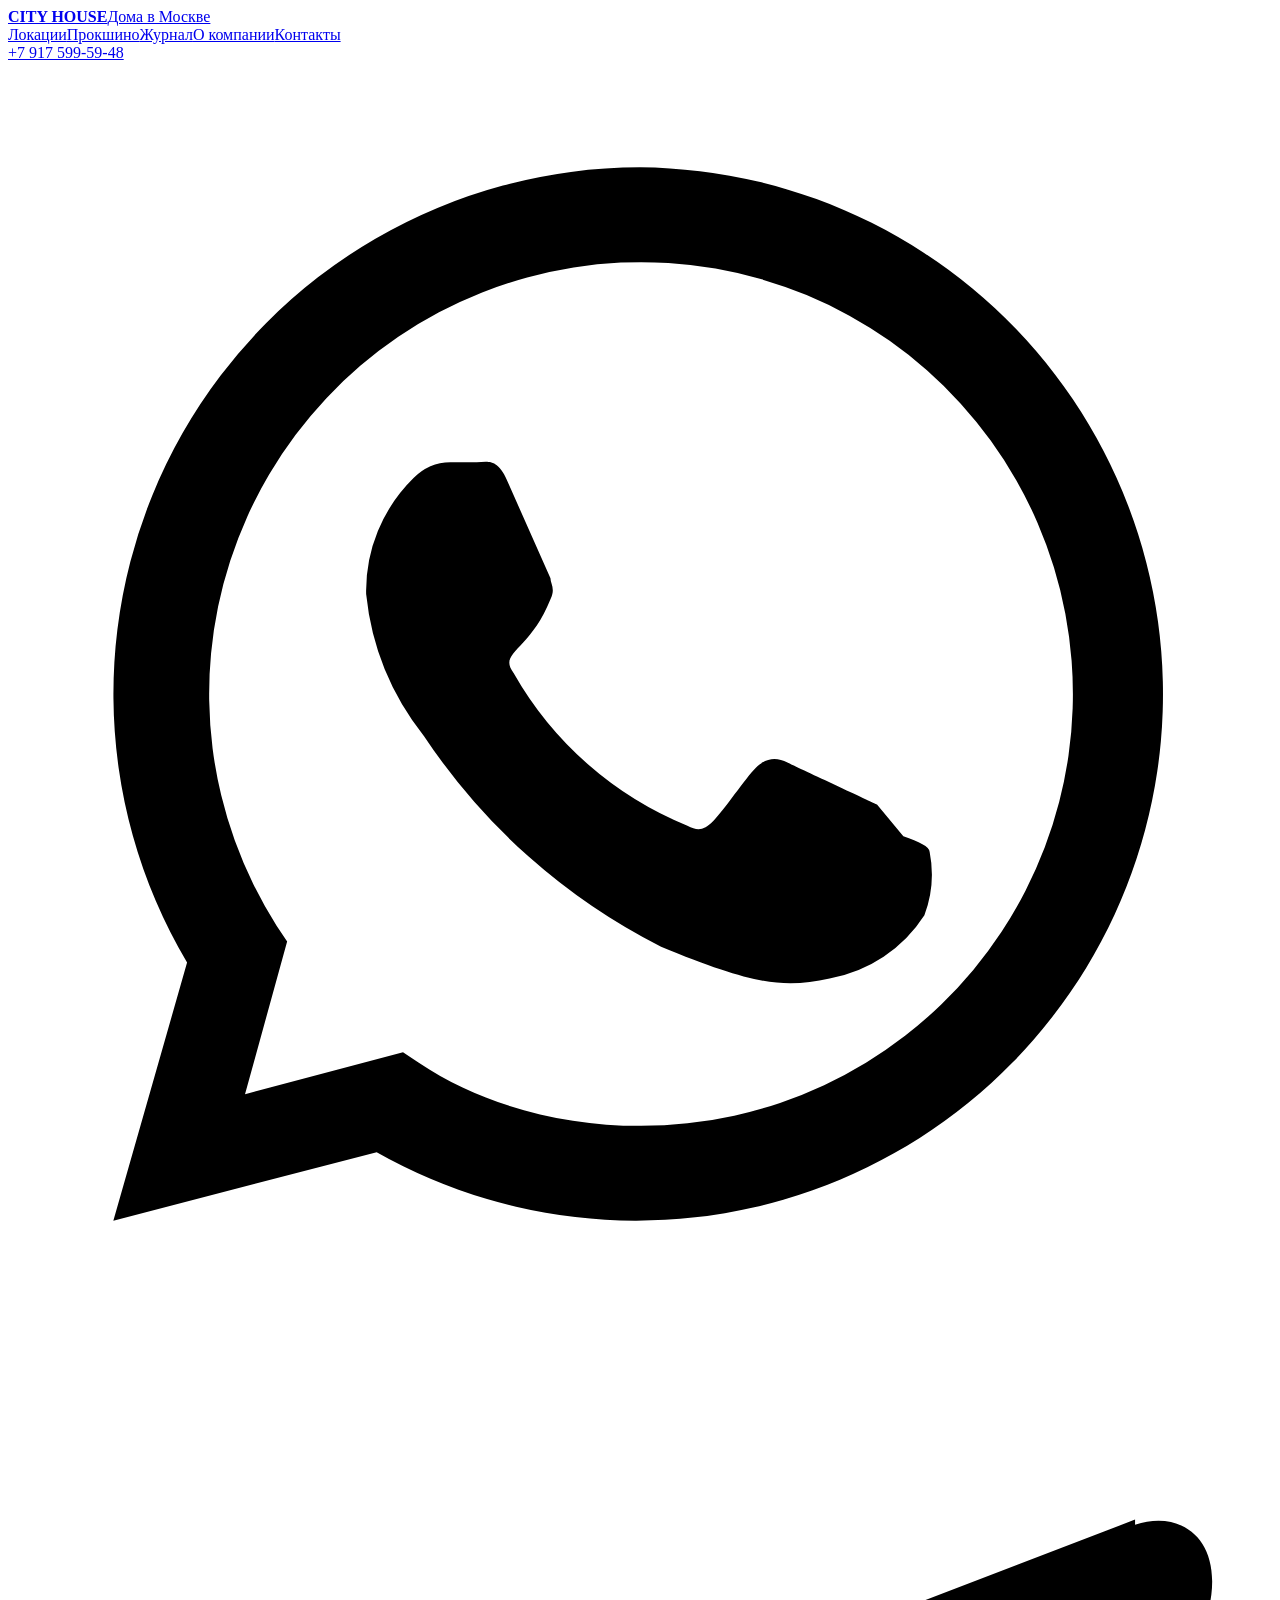
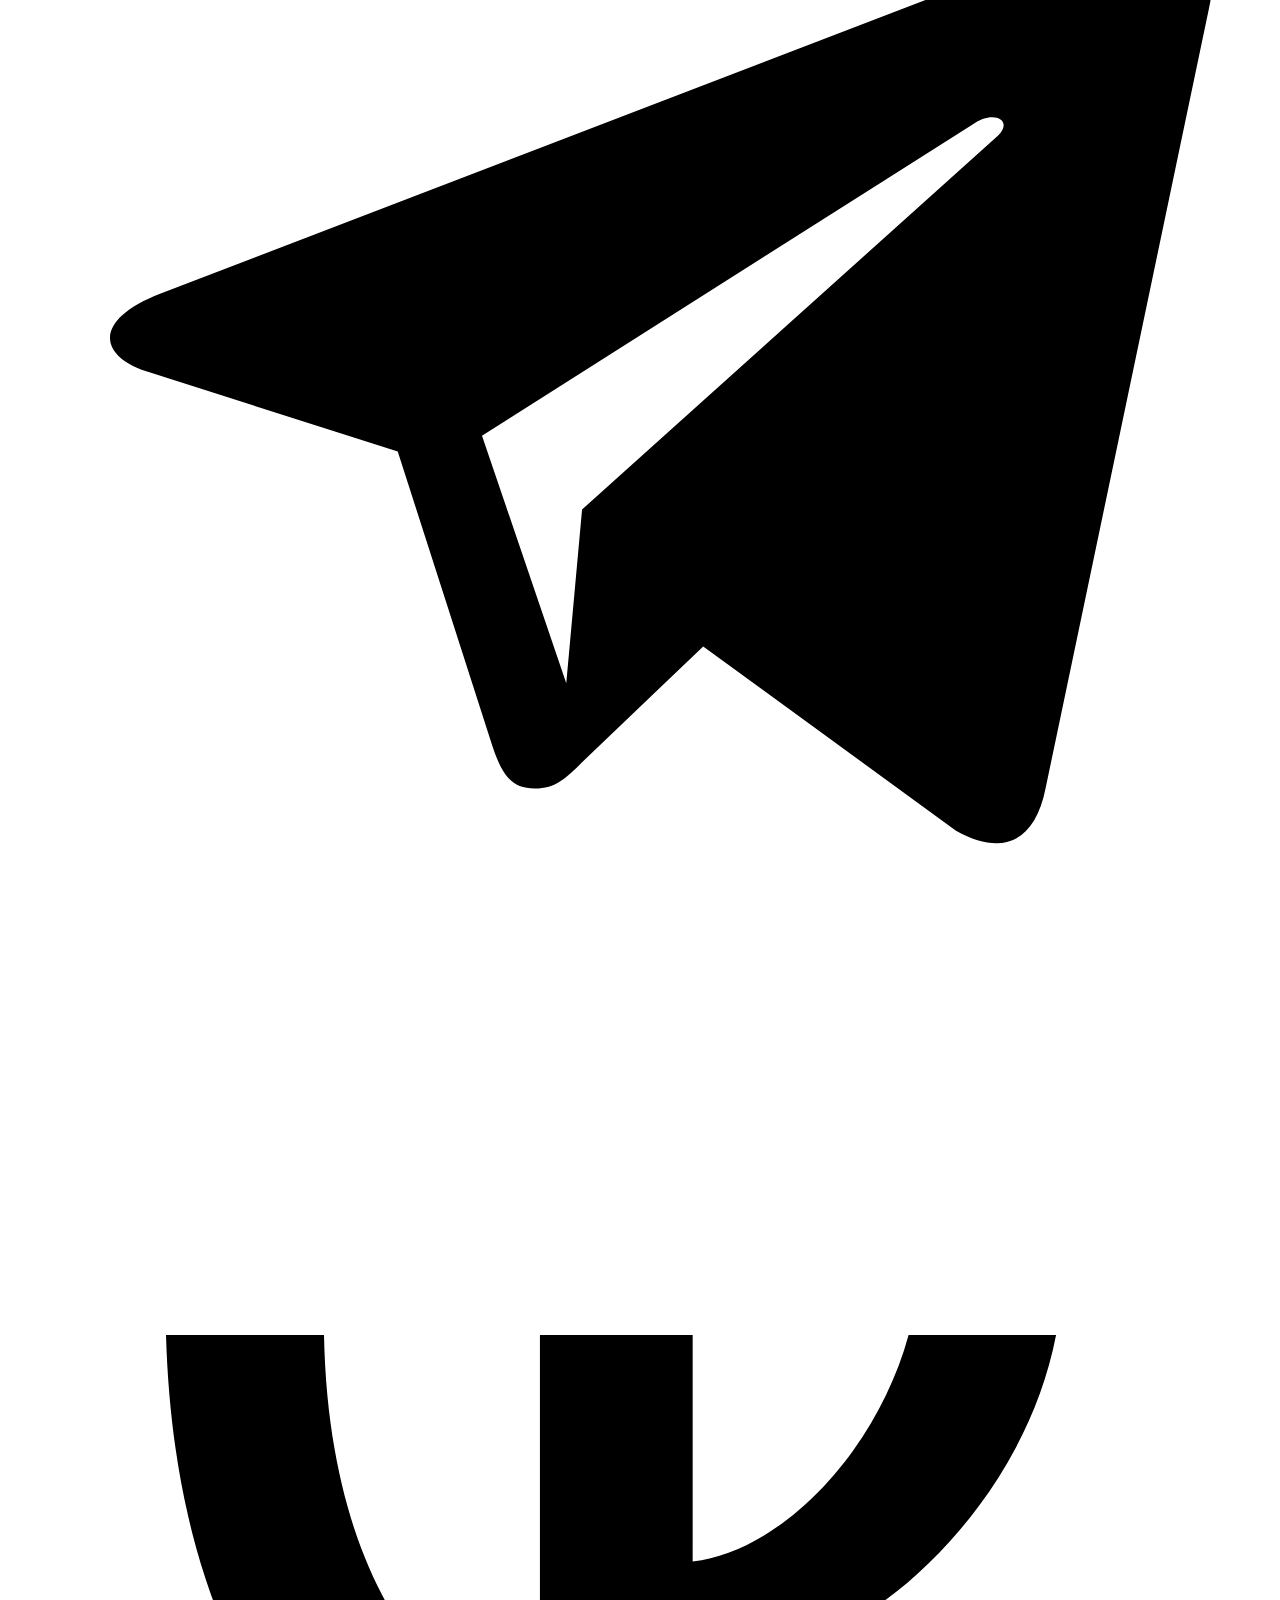
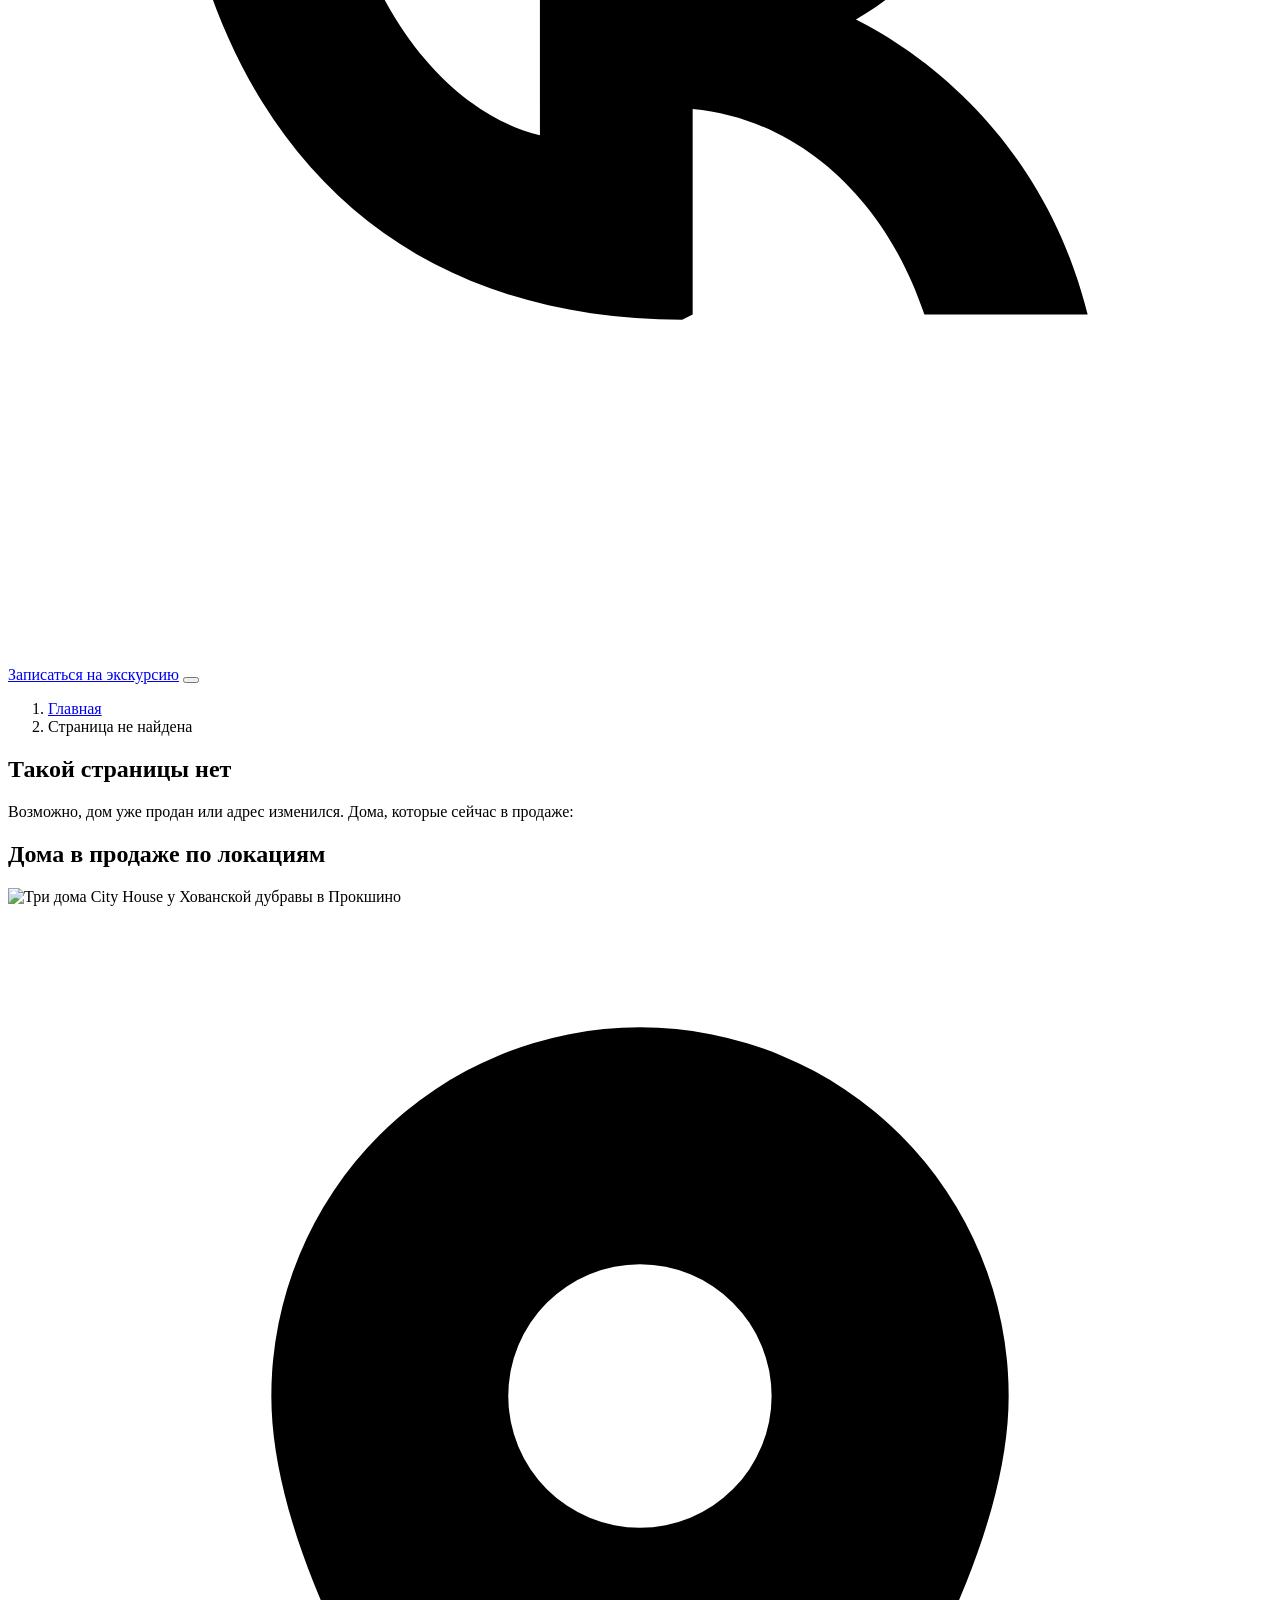
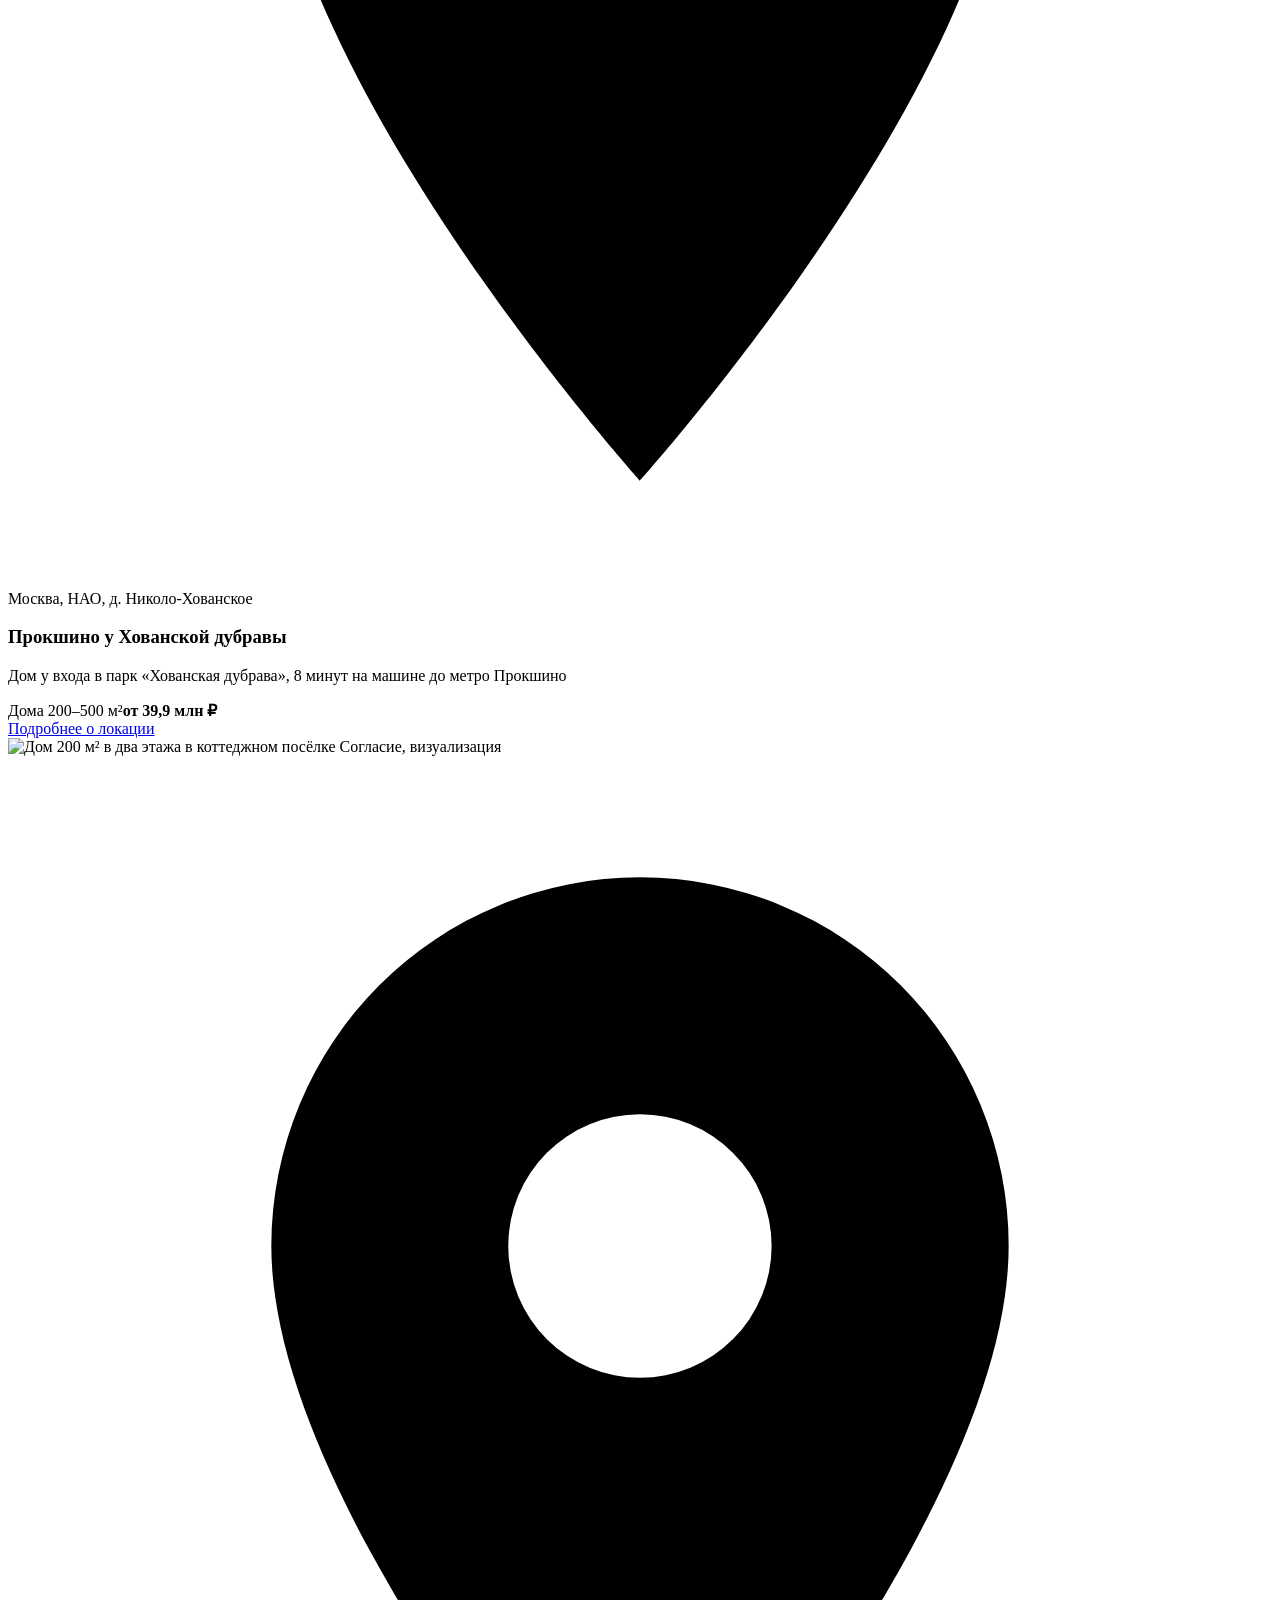
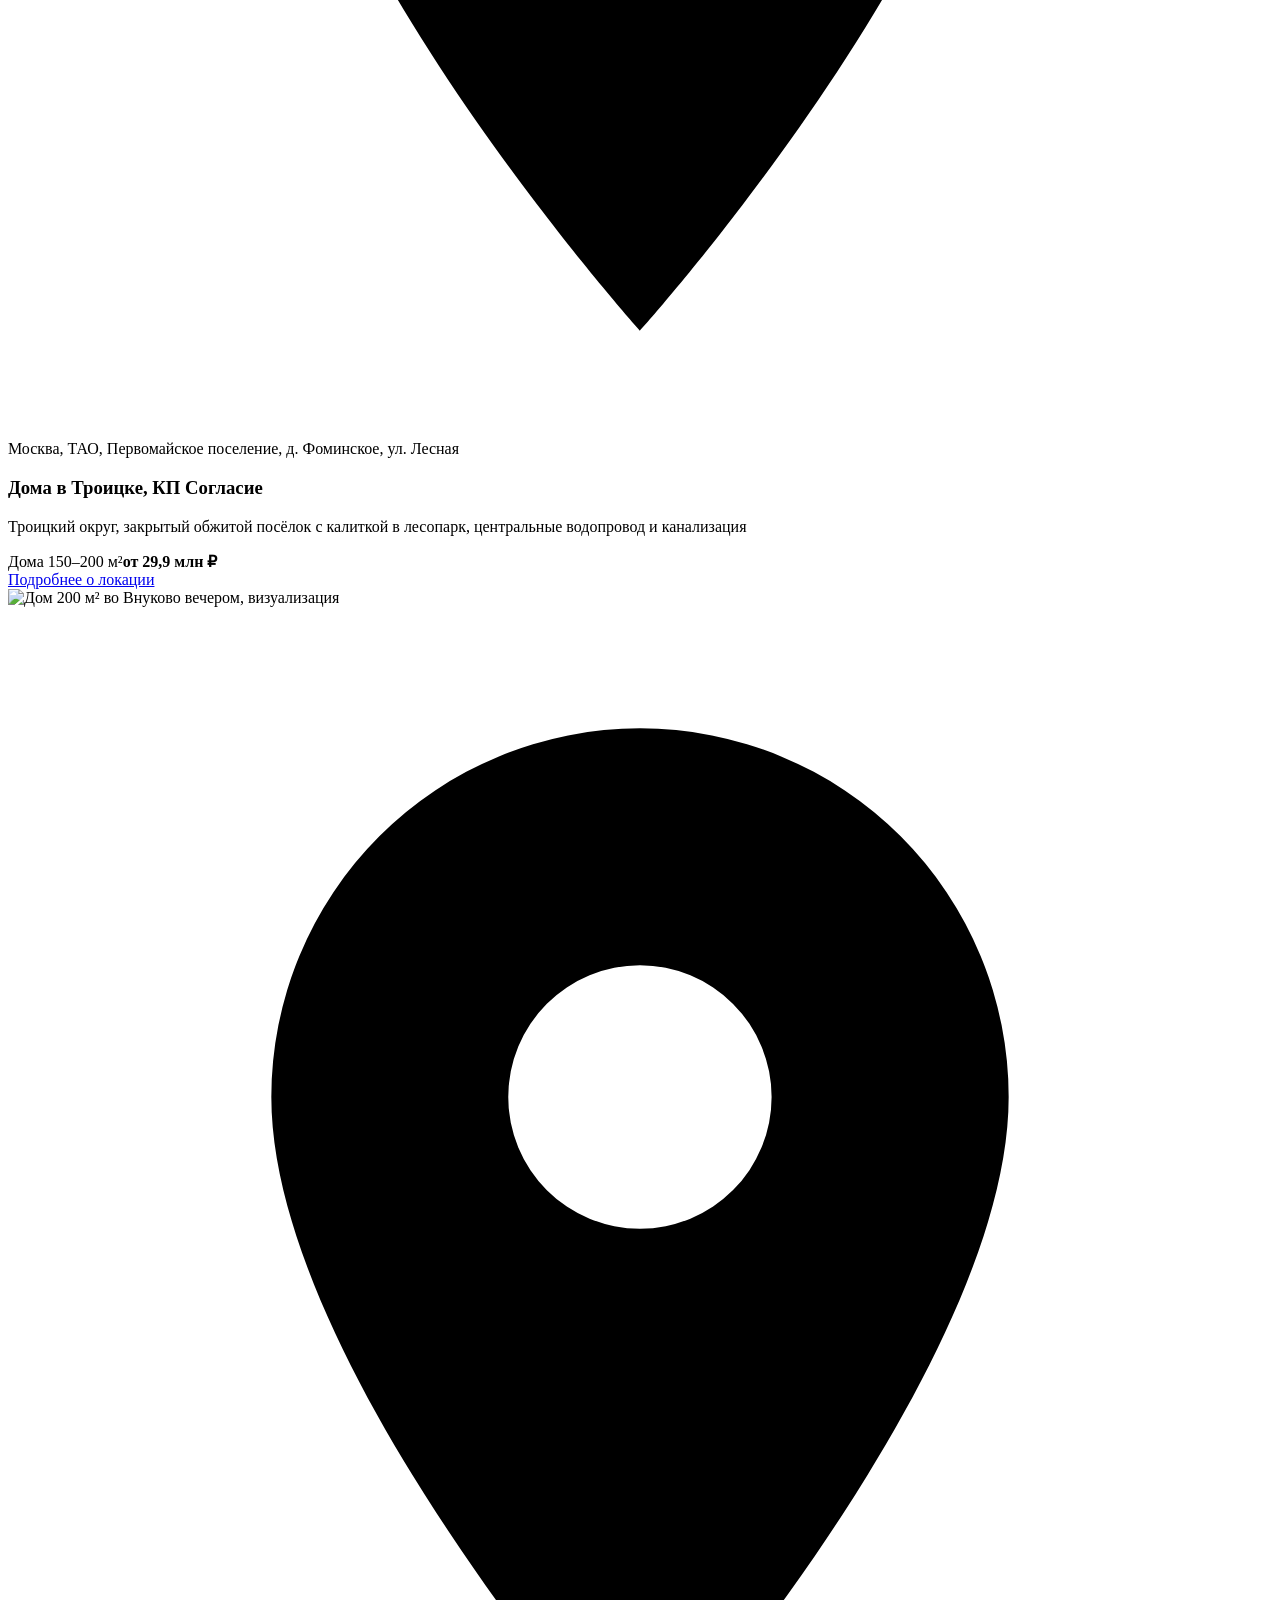
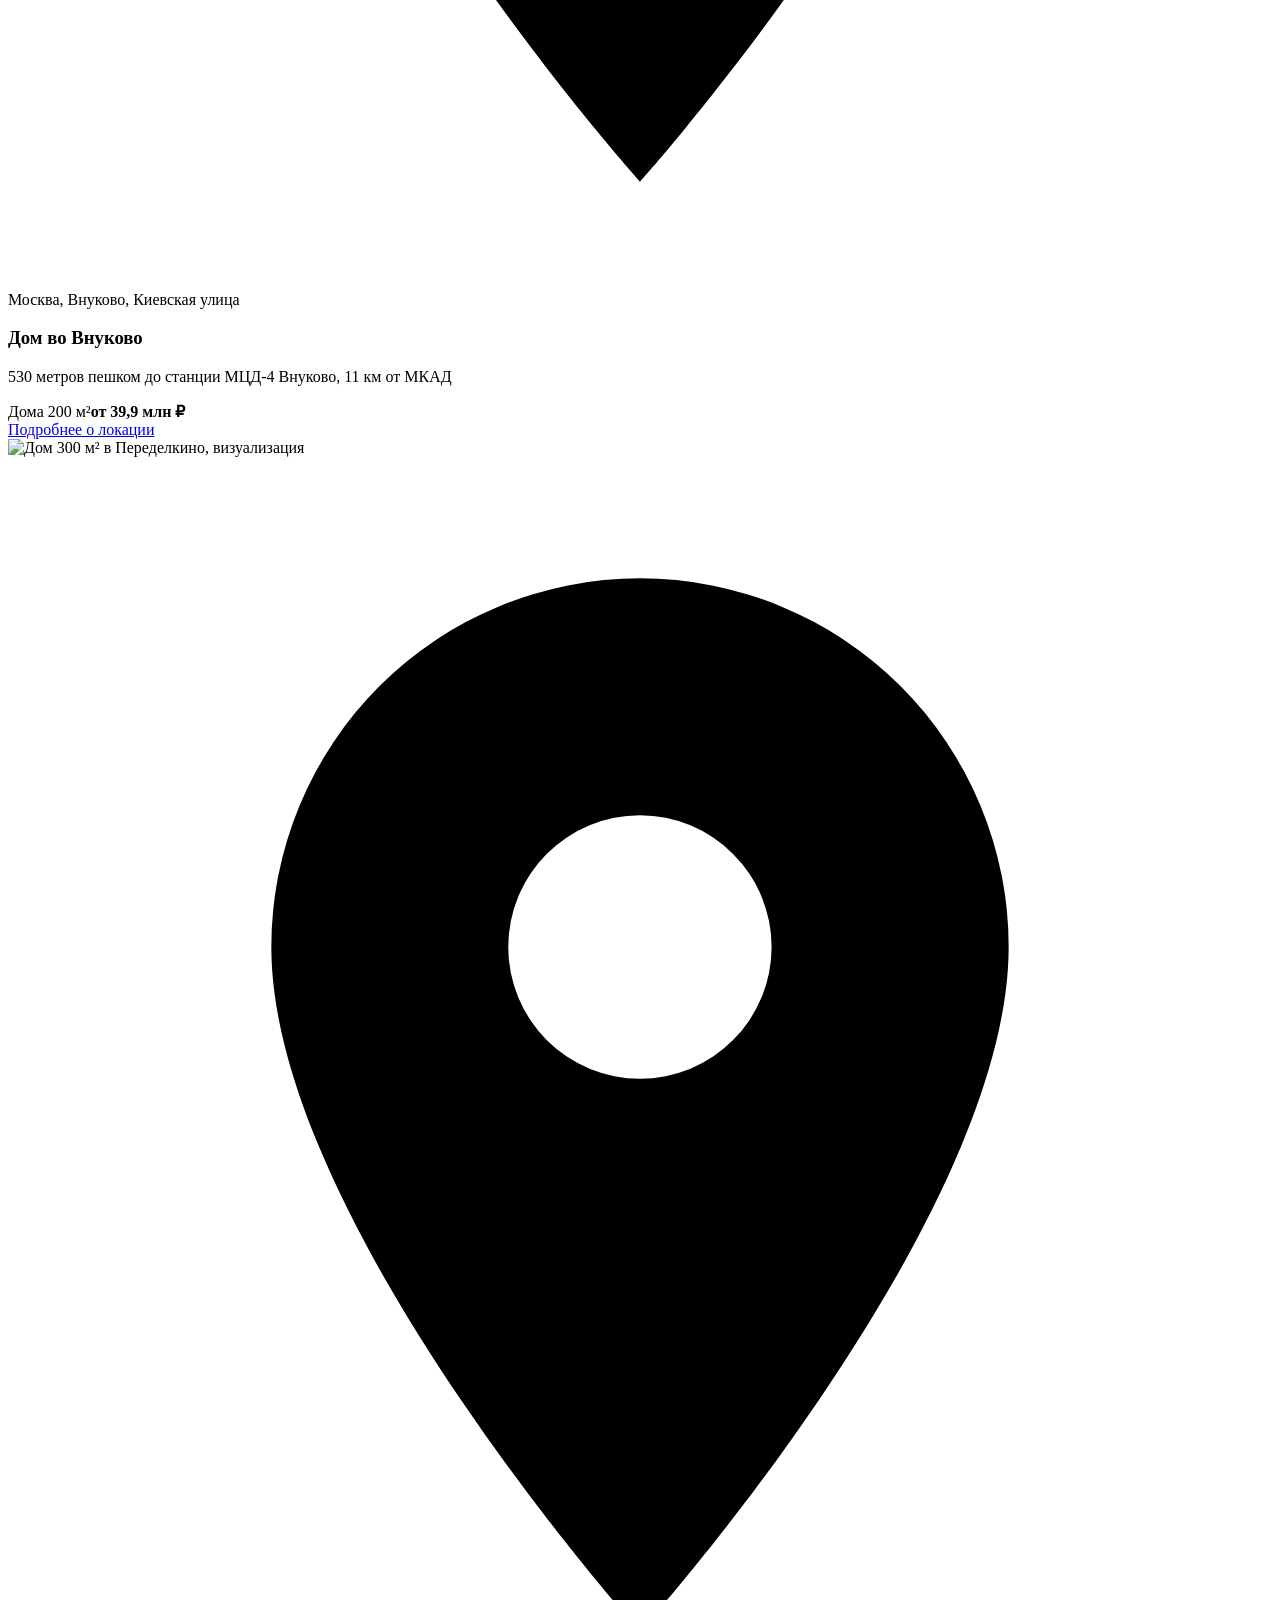
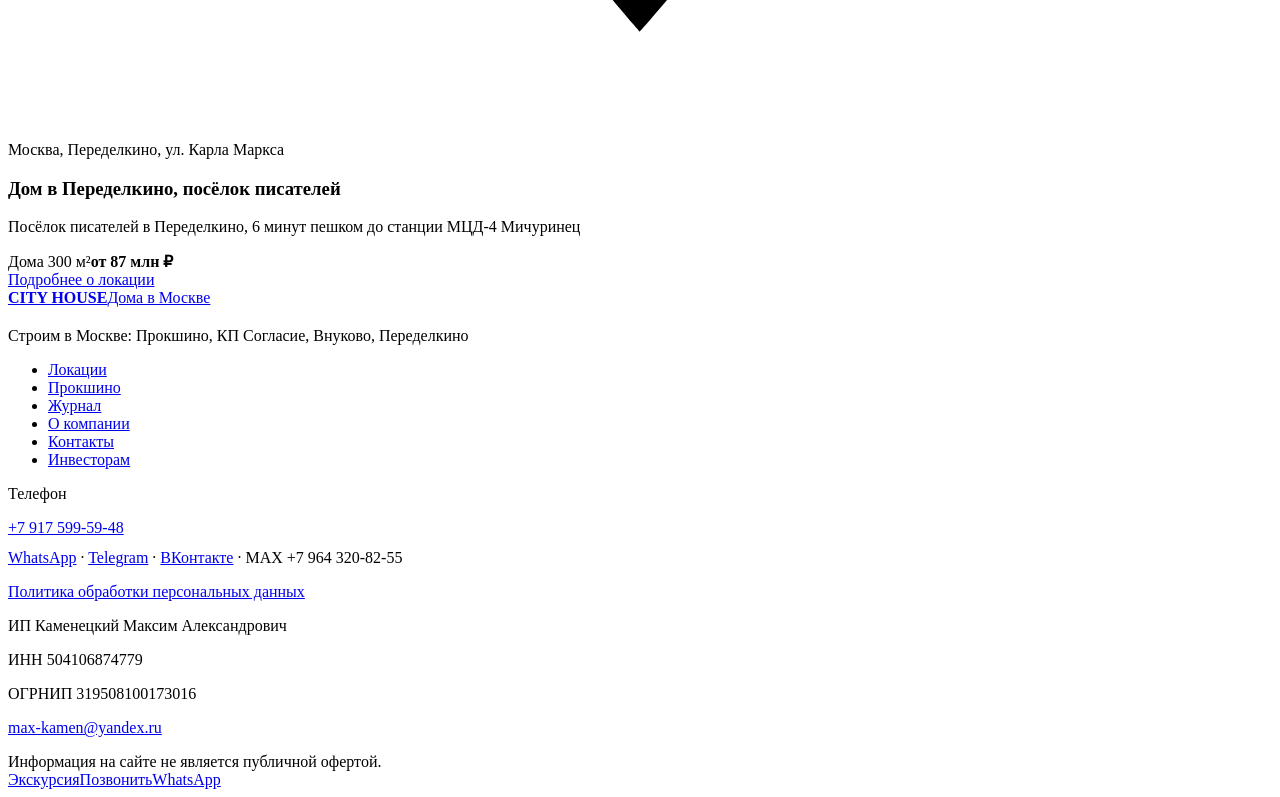
==== commit 8e2de5f1: "Починка: сборка с base под GitHub Pages" ====
--- a/404/index.html
+++ b/404/index.html
@@ -16,12 +16,12 @@
 <meta property="og:url" content="https://city-house.msk.ru/404/">
 <meta property="og:image" content="https://city-house.msk.ru/img/tri-doma.jpg">
 <meta name="twitter:card" content="summary_large_image">
-<link rel="preload" href="/assets/fonts/prata-cyrillic.woff2" as="font" type="font/woff2" crossorigin>
-<link rel="preload" href="/assets/fonts/manrope-cyrillic.woff2" as="font" type="font/woff2" crossorigin>
-<link rel="stylesheet" href="/assets/site.css?v=5cd4bba5">
-<link rel="icon" href="/img/favicon.svg" type="image/svg+xml">
-<link rel="icon" href="/img/favicon-180.png" sizes="180x180" type="image/png">
-<link rel="apple-touch-icon" href="/img/favicon-180.png">
+<link rel="preload" href="/city-house-preview/assets/fonts/prata-cyrillic.woff2" as="font" type="font/woff2" crossorigin>
+<link rel="preload" href="/city-house-preview/assets/fonts/manrope-cyrillic.woff2" as="font" type="font/woff2" crossorigin>
+<link rel="stylesheet" href="/city-house-preview/assets/site.css?v=5cd4bba5">
+<link rel="icon" href="/city-house-preview/img/favicon.svg" type="image/svg+xml">
+<link rel="icon" href="/city-house-preview/img/favicon-180.png" sizes="180x180" type="image/png">
+<link rel="apple-touch-icon" href="/city-house-preview/img/favicon-180.png">
 <script type="application/ld+json">
 {
  "@context": "https://schema.org",
@@ -52,8 +52,8 @@
 <!-- ШАПКА: общая для всех страниц -->
 <header class="site-head">
   <div class="hd">
-    <a href="/" class="logo"><b>CITY HOUSE</b><span>Дома в Москве</span></a>
-    <nav aria-label="Разделы"><a href="/lokacii/">Локации</a><a href="/prokshino/">Прокшино</a><a href="/zhurnal/">Журнал</a><a href="/o-kompanii/">О компании</a><a href="/kontakty/">Контакты</a></nav>
+    <a href="/city-house-preview/" class="logo"><b>CITY HOUSE</b><span>Дома в Москве</span></a>
+    <nav aria-label="Разделы"><a href="/city-house-preview/lokacii/">Локации</a><a href="/city-house-preview/prokshino/">Прокшино</a><a href="/city-house-preview/zhurnal/">Журнал</a><a href="/city-house-preview/o-kompanii/">О компании</a><a href="/city-house-preview/kontakty/">Контакты</a></nav>
     <div class="hd-r">
       <a class="tel" href="tel:+79175995948">+7 917 599-59-48</a>
       <div class="msg"><a href="https://wa.me/79643208255" aria-label="WhatsApp" target="_blank" rel="noopener"><svg viewBox="0 0 24 24" aria-hidden="true"><path d="M12 2a10 10 0 0 0-8.6 15.1L2 22l5-1.3A10 10 0 1 0 12 2zm0 18.2c-1.5 0-3-.4-4.2-1.2l-.3-.2-3 .8.8-2.9-.2-.3A8.2 8.2 0 1 1 12 20.2zm4.5-6.1c-.2-.1-1.5-.7-1.7-.8s-.4-.1-.6.1-.6.8-.8 1-.3.2-.5.1a6.7 6.7 0 0 1-3.3-2.9c-.3-.4.3-.4.7-1.4.1-.2 0-.3 0-.4l-.8-1.8c-.2-.5-.4-.4-.6-.4h-.5a1 1 0 0 0-.7.3 3 3 0 0 0-.9 2.2 5.2 5.2 0 0 0 1.1 2.7 11.8 11.8 0 0 0 4.5 4c1.7.7 2.3.8 3.2.6a2.7 2.7 0 0 0 1.8-1.2 2.2 2.2 0 0 0 .1-1.2c0-.1-.2-.2-.5-.3z"/></svg></a><a href="https://t.me/romaluna" aria-label="Telegram" target="_blank" rel="noopener"><svg viewBox="0 0 24 24" aria-hidden="true"><path d="M21.4 3.6 2.9 10.7c-1.3.5-1.2 1.2-.2 1.5l4.7 1.5 1.8 5.6c.2.6.4.8.8.8s.6-.2.9-.5l2.3-2.2 4.8 3.5c.9.5 1.5.2 1.7-.8l3.1-14.8c.3-1.3-.5-1.9-1.4-1.6zM9 13.4l9.3-5.9c.4-.3.8-.1.5.2l-7.9 7.1-.3 3.3z"/></svg></a><a href="https://vk.ru/roma.luno" aria-label="ВКонтакте" target="_blank" rel="noopener"><svg viewBox="0 0 24 24" aria-hidden="true"><path d="M12.8 17.5C6.7 17.5 3.2 13.3 3 6.4h3c.1 5 2.4 7.2 4.1 7.6V6.4H13v4.3c1.7-.2 3.5-2.1 4.1-4.3h2.8c-.5 2.6-2.4 4.6-3.8 5.4 1.4.7 3.6 2.4 4.4 5.6h-3.1c-.7-2.1-2.3-3.7-4.4-3.9v3.9z"/></svg></a></div>
@@ -64,18 +64,18 @@
 </header>
 
 <main>
-<section class="phero" id="top"><div class="wrap ph-grid"><div class="ph-txt"><ol class="crumbs" aria-label="Хлебные крошки"><li><a href="/">Главная</a></li><li aria-current="page">Страница не найдена</li></ol><h1>Такой страницы нет</h1><p class="lead">Возможно, дом уже продан или адрес изменился. Дома, которые сейчас в продаже:</p></div></div></section>
+<section class="phero" id="top"><div class="wrap ph-grid"><div class="ph-txt"><ol class="crumbs" aria-label="Хлебные крошки"><li><a href="/city-house-preview/">Главная</a></li><li aria-current="page">Страница не найдена</li></ol><h1>Такой страницы нет</h1><p class="lead">Возможно, дом уже продан или адрес изменился. Дома, которые сейчас в продаже:</p></div></div></section>
 
 <!-- loc_cards -->
-<section id="lokacii"><div class="wrap"><div class="sec-head rv"><h2>Дома в продаже по локациям</h2></div><div class="lc-grid"><article class="lc"><div class="lc-img"><picture><source srcset="/img/tri-doma.webp?v=fed5a392" type="image/webp"><img src="/img/tri-doma.jpg?v=bc8e58fc" alt="Три дома City House у Хованской дубравы в Прокшино" width="1920" height="1071" loading="lazy" decoding="async"></picture></div><div class="lc-in"><p class="lc-addr"><svg viewBox="0 0 24 24" aria-hidden="true"><path d="M12 2a7 7 0 0 0-7 7c0 5.2 7 13 7 13s7-7.8 7-13a7 7 0 0 0-7-7zm0 9.5A2.5 2.5 0 1 1 12 6.5a2.5 2.5 0 0 1 0 5z"/></svg>Москва, НАО, д. Николо-Хованское</p><h3>Прокшино у Хованской дубравы</h3><p class="lc-short">Дом у входа в парк «Хованская дубрава», 8 минут на машине до метро Прокшино</p><div class="lc-row"><span>Дома 200–500 м²</span><b>от 39,9 млн ₽</b></div><a class="lc-more" href="/prokshino/">Подробнее о локации</a></div></article><article class="lc"><div class="lc-img"><picture><source srcset="/img/soglasie-200-2.webp?v=ce44874b" type="image/webp"><img src="/img/soglasie-200-2.jpg?v=da4289f7" alt="Дом 200 м² в два этажа в коттеджном посёлке Согласие, визуализация" width="1280" height="555" loading="lazy" decoding="async"></picture></div><div class="lc-in"><p class="lc-addr"><svg viewBox="0 0 24 24" aria-hidden="true"><path d="M12 2a7 7 0 0 0-7 7c0 5.2 7 13 7 13s7-7.8 7-13a7 7 0 0 0-7-7zm0 9.5A2.5 2.5 0 1 1 12 6.5a2.5 2.5 0 0 1 0 5z"/></svg>Москва, ТАО, Первомайское поселение, д. Фоминское, ул. Лесная</p><h3>Дома в Троицке, КП Согласие</h3><p class="lc-short">Троицкий округ, закрытый обжитой посёлок с калиткой в лесопарк, центральные водопровод и канализация</p><div class="lc-row"><span>Дома 150–200 м²</span><b>от 29,9 млн ₽</b></div><a class="lc-more" href="/soglasie/">Подробнее о локации</a></div></article><article class="lc"><div class="lc-img"><picture><source srcset="/img/vnukovo-fasad.webp?v=60bb7ca0" type="image/webp"><img src="/img/vnukovo-fasad.jpg?v=b8ab0342" alt="Дом 200 м² во Внуково вечером, визуализация" width="1280" height="905" loading="lazy" decoding="async"></picture></div><div class="lc-in"><p class="lc-addr"><svg viewBox="0 0 24 24" aria-hidden="true"><path d="M12 2a7 7 0 0 0-7 7c0 5.2 7 13 7 13s7-7.8 7-13a7 7 0 0 0-7-7zm0 9.5A2.5 2.5 0 1 1 12 6.5a2.5 2.5 0 0 1 0 5z"/></svg>Москва, Внуково, Киевская улица</p><h3>Дом во Внуково</h3><p class="lc-short">530 метров пешком до станции МЦД-4 Внуково, 11 км от МКАД</p><div class="lc-row"><span>Дома 200 м²</span><b>от 39,9 млн ₽</b></div><a class="lc-more" href="/vnukovo/">Подробнее о локации</a></div></article><article class="lc"><div class="lc-img"><picture><source srcset="/img/peredelkino-fasad.webp?v=4644b635" type="image/webp"><img src="/img/peredelkino-fasad.jpg?v=6de2b2fa" alt="Дом 300 м² в Переделкино, визуализация" width="1024" height="713" loading="lazy" decoding="async"></picture></div><div class="lc-in"><p class="lc-addr"><svg viewBox="0 0 24 24" aria-hidden="true"><path d="M12 2a7 7 0 0 0-7 7c0 5.2 7 13 7 13s7-7.8 7-13a7 7 0 0 0-7-7zm0 9.5A2.5 2.5 0 1 1 12 6.5a2.5 2.5 0 0 1 0 5z"/></svg>Москва, Переделкино, ул. Карла Маркса</p><h3>Дом в Переделкино, посёлок писателей</h3><p class="lc-short">Посёлок писателей в Переделкино, 6 минут пешком до станции МЦД-4 Мичуринец</p><div class="lc-row"><span>Дома 300 м²</span><b>от 87 млн ₽</b></div><a class="lc-more" href="/peredelkino/">Подробнее о локации</a></div></article></div></div></section>
+<section id="lokacii"><div class="wrap"><div class="sec-head rv"><h2>Дома в продаже по локациям</h2></div><div class="lc-grid"><article class="lc"><div class="lc-img"><picture><source srcset="/city-house-preview/img/tri-doma.webp?v=fed5a392" type="image/webp"><img src="/city-house-preview/img/tri-doma.jpg?v=bc8e58fc" alt="Три дома City House у Хованской дубравы в Прокшино" width="1920" height="1071" loading="lazy" decoding="async"></picture></div><div class="lc-in"><p class="lc-addr"><svg viewBox="0 0 24 24" aria-hidden="true"><path d="M12 2a7 7 0 0 0-7 7c0 5.2 7 13 7 13s7-7.8 7-13a7 7 0 0 0-7-7zm0 9.5A2.5 2.5 0 1 1 12 6.5a2.5 2.5 0 0 1 0 5z"/></svg>Москва, НАО, д. Николо-Хованское</p><h3>Прокшино у Хованской дубравы</h3><p class="lc-short">Дом у входа в парк «Хованская дубрава», 8 минут на машине до метро Прокшино</p><div class="lc-row"><span>Дома 200–500 м²</span><b>от 39,9 млн ₽</b></div><a class="lc-more" href="/city-house-preview/prokshino/">Подробнее о локации</a></div></article><article class="lc"><div class="lc-img"><picture><source srcset="/city-house-preview/img/soglasie-200-2.webp?v=ce44874b" type="image/webp"><img src="/city-house-preview/img/soglasie-200-2.jpg?v=da4289f7" alt="Дом 200 м² в два этажа в коттеджном посёлке Согласие, визуализация" width="1280" height="555" loading="lazy" decoding="async"></picture></div><div class="lc-in"><p class="lc-addr"><svg viewBox="0 0 24 24" aria-hidden="true"><path d="M12 2a7 7 0 0 0-7 7c0 5.2 7 13 7 13s7-7.8 7-13a7 7 0 0 0-7-7zm0 9.5A2.5 2.5 0 1 1 12 6.5a2.5 2.5 0 0 1 0 5z"/></svg>Москва, ТАО, Первомайское поселение, д. Фоминское, ул. Лесная</p><h3>Дома в Троицке, КП Согласие</h3><p class="lc-short">Троицкий округ, закрытый обжитой посёлок с калиткой в лесопарк, центральные водопровод и канализация</p><div class="lc-row"><span>Дома 150–200 м²</span><b>от 29,9 млн ₽</b></div><a class="lc-more" href="/city-house-preview/soglasie/">Подробнее о локации</a></div></article><article class="lc"><div class="lc-img"><picture><source srcset="/city-house-preview/img/vnukovo-fasad.webp?v=60bb7ca0" type="image/webp"><img src="/city-house-preview/img/vnukovo-fasad.jpg?v=b8ab0342" alt="Дом 200 м² во Внуково вечером, визуализация" width="1280" height="905" loading="lazy" decoding="async"></picture></div><div class="lc-in"><p class="lc-addr"><svg viewBox="0 0 24 24" aria-hidden="true"><path d="M12 2a7 7 0 0 0-7 7c0 5.2 7 13 7 13s7-7.8 7-13a7 7 0 0 0-7-7zm0 9.5A2.5 2.5 0 1 1 12 6.5a2.5 2.5 0 0 1 0 5z"/></svg>Москва, Внуково, Киевская улица</p><h3>Дом во Внуково</h3><p class="lc-short">530 метров пешком до станции МЦД-4 Внуково, 11 км от МКАД</p><div class="lc-row"><span>Дома 200 м²</span><b>от 39,9 млн ₽</b></div><a class="lc-more" href="/city-house-preview/vnukovo/">Подробнее о локации</a></div></article><article class="lc"><div class="lc-img"><picture><source srcset="/city-house-preview/img/peredelkino-fasad.webp?v=4644b635" type="image/webp"><img src="/city-house-preview/img/peredelkino-fasad.jpg?v=6de2b2fa" alt="Дом 300 м² в Переделкино, визуализация" width="1024" height="713" loading="lazy" decoding="async"></picture></div><div class="lc-in"><p class="lc-addr"><svg viewBox="0 0 24 24" aria-hidden="true"><path d="M12 2a7 7 0 0 0-7 7c0 5.2 7 13 7 13s7-7.8 7-13a7 7 0 0 0-7-7zm0 9.5A2.5 2.5 0 1 1 12 6.5a2.5 2.5 0 0 1 0 5z"/></svg>Москва, Переделкино, ул. Карла Маркса</p><h3>Дом в Переделкино, посёлок писателей</h3><p class="lc-short">Посёлок писателей в Переделкино, 6 минут пешком до станции МЦД-4 Мичуринец</p><div class="lc-row"><span>Дома 300 м²</span><b>от 87 млн ₽</b></div><a class="lc-more" href="/city-house-preview/peredelkino/">Подробнее о локации</a></div></article></div></div></section>
 </main>
 
 <!-- ПОДВАЛ: общий для всех страниц -->
 <footer>
   <div class="wrap">
     <div class="ft">
-      <div><a href="/" class="logo"><b>CITY HOUSE</b><span>Дома в Москве</span></a><p style="margin-top:20px">Строим в Москве: Прокшино, КП Согласие, Внуково, Переделкино</p><ul class="ft-nav"><li><a href="/lokacii/">Локации</a></li><li><a href="/prokshino/">Прокшино</a></li><li><a href="/zhurnal/">Журнал</a></li><li><a href="/o-kompanii/">О компании</a></li><li><a href="/kontakty/">Контакты</a></li><li><a href="/invest/">Инвесторам</a></li></ul></div>
-      <div><p>Телефон</p><a href="tel:+79175995948" class="ft-tel">+7 917 599-59-48</a><p style="margin-top:12px"><a href="https://wa.me/79643208255">WhatsApp</a> · <a href="https://t.me/romaluna">Telegram</a> · <a href="https://vk.ru/roma.luno">ВКонтакте</a> · MAX +7 964 320-82-55</p><p style="margin-top:12px"><a href="/politika/">Политика обработки персональных данных</a></p></div>
+      <div><a href="/city-house-preview/" class="logo"><b>CITY HOUSE</b><span>Дома в Москве</span></a><p style="margin-top:20px">Строим в Москве: Прокшино, КП Согласие, Внуково, Переделкино</p><ul class="ft-nav"><li><a href="/city-house-preview/lokacii/">Локации</a></li><li><a href="/city-house-preview/prokshino/">Прокшино</a></li><li><a href="/city-house-preview/zhurnal/">Журнал</a></li><li><a href="/city-house-preview/o-kompanii/">О компании</a></li><li><a href="/city-house-preview/kontakty/">Контакты</a></li><li><a href="/city-house-preview/invest/">Инвесторам</a></li></ul></div>
+      <div><p>Телефон</p><a href="tel:+79175995948" class="ft-tel">+7 917 599-59-48</a><p style="margin-top:12px"><a href="https://wa.me/79643208255">WhatsApp</a> · <a href="https://t.me/romaluna">Telegram</a> · <a href="https://vk.ru/roma.luno">ВКонтакте</a> · MAX +7 964 320-82-55</p><p style="margin-top:12px"><a href="/city-house-preview/politika/">Политика обработки персональных данных</a></p></div>
       <div><p>ИП Каменецкий Максим Александрович</p><p>ИНН 504106874779</p><p>ОГРНИП 319508100173016</p><p><a href="mailto:max-kamen@yandex.ru">max-kamen@yandex.ru</a></p></div>
     </div>
     <div class="ft-note">Информация на сайте не является публичной офертой.</div>
@@ -83,7 +83,7 @@
 </footer>
 
 <div class="mbar"><a href="#forms">Экскурсия</a><a href="tel:+79175995948">Позвонить</a><a href="https://wa.me/79643208255">WhatsApp</a></div>
-<script>window.SITE={base:"/",endpoint:"",ym:""}</script>
-<script src="/assets/site.js?v=5cd4bba5" defer></script>
+<script>window.SITE={base:"/city-house-preview/",endpoint:"",ym:""}</script>
+<script src="/city-house-preview/assets/site.js?v=5cd4bba5" defer></script>
 </body>
 </html>
